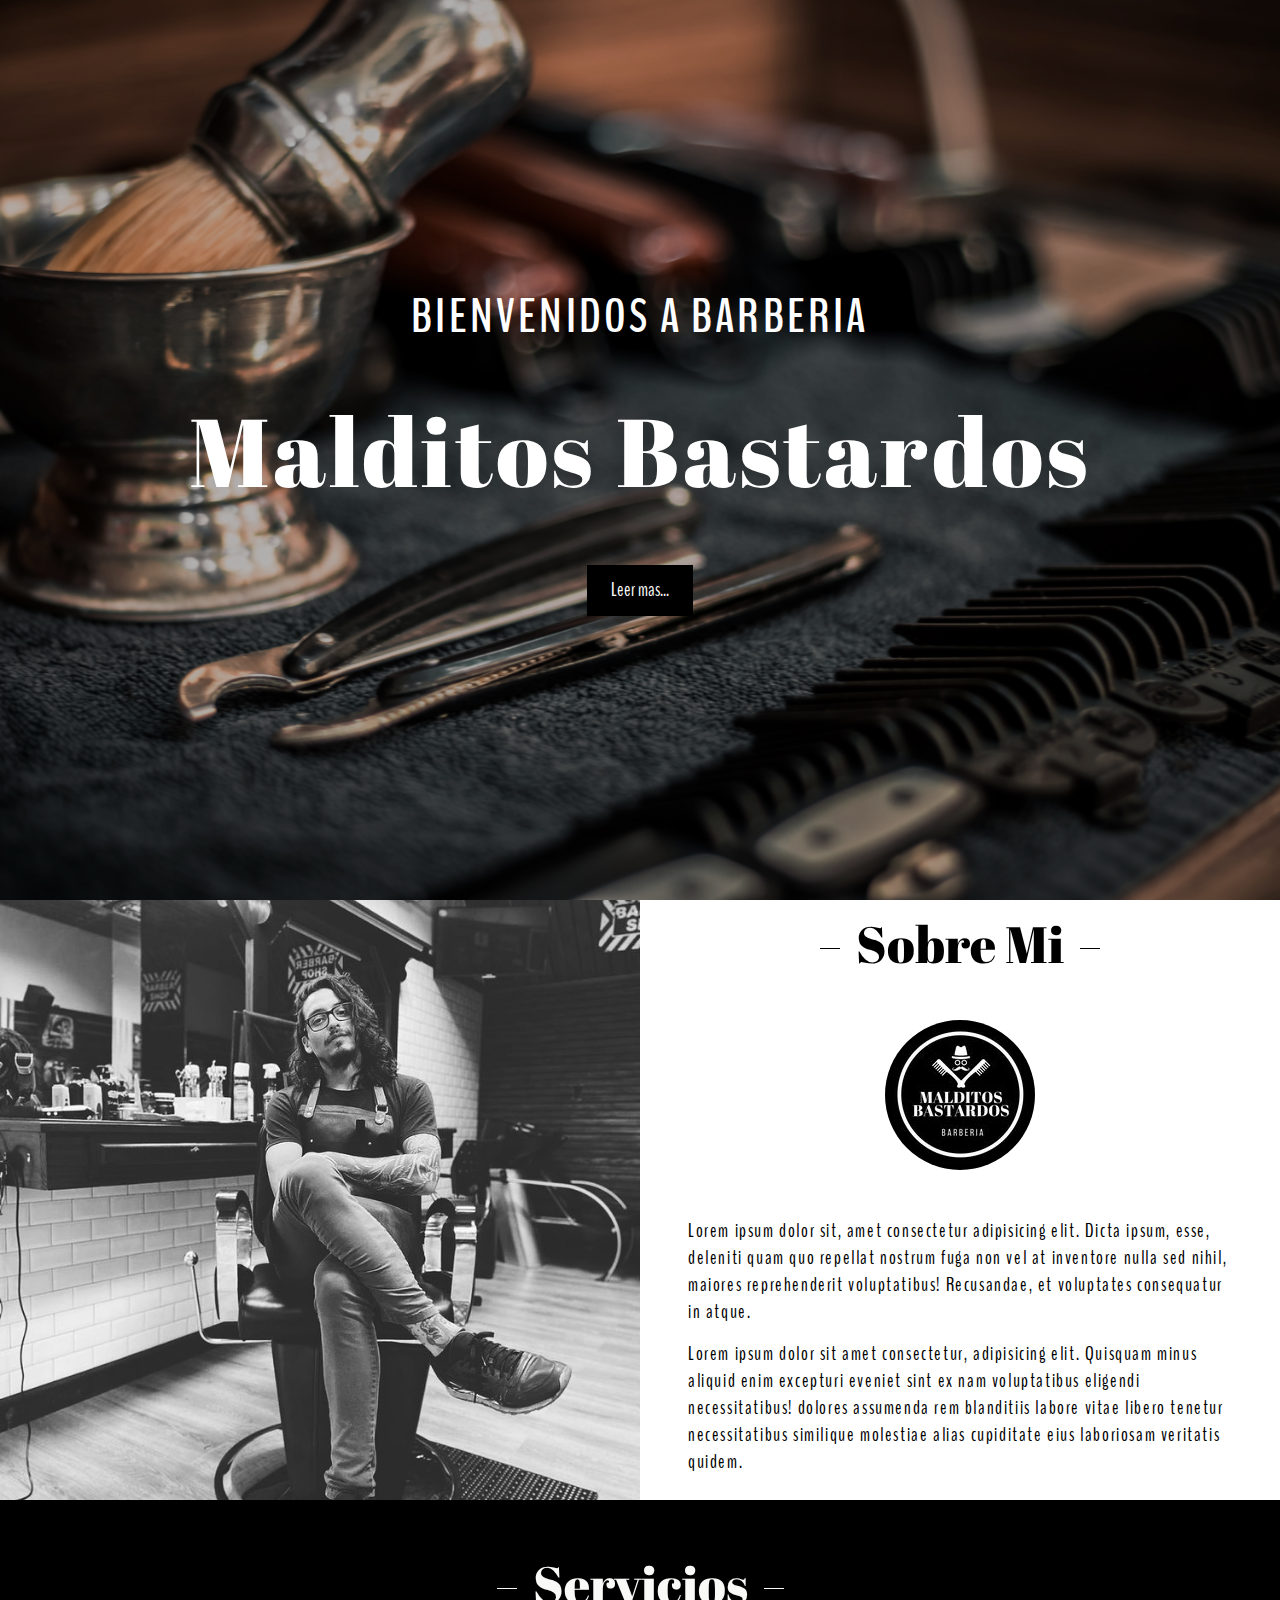
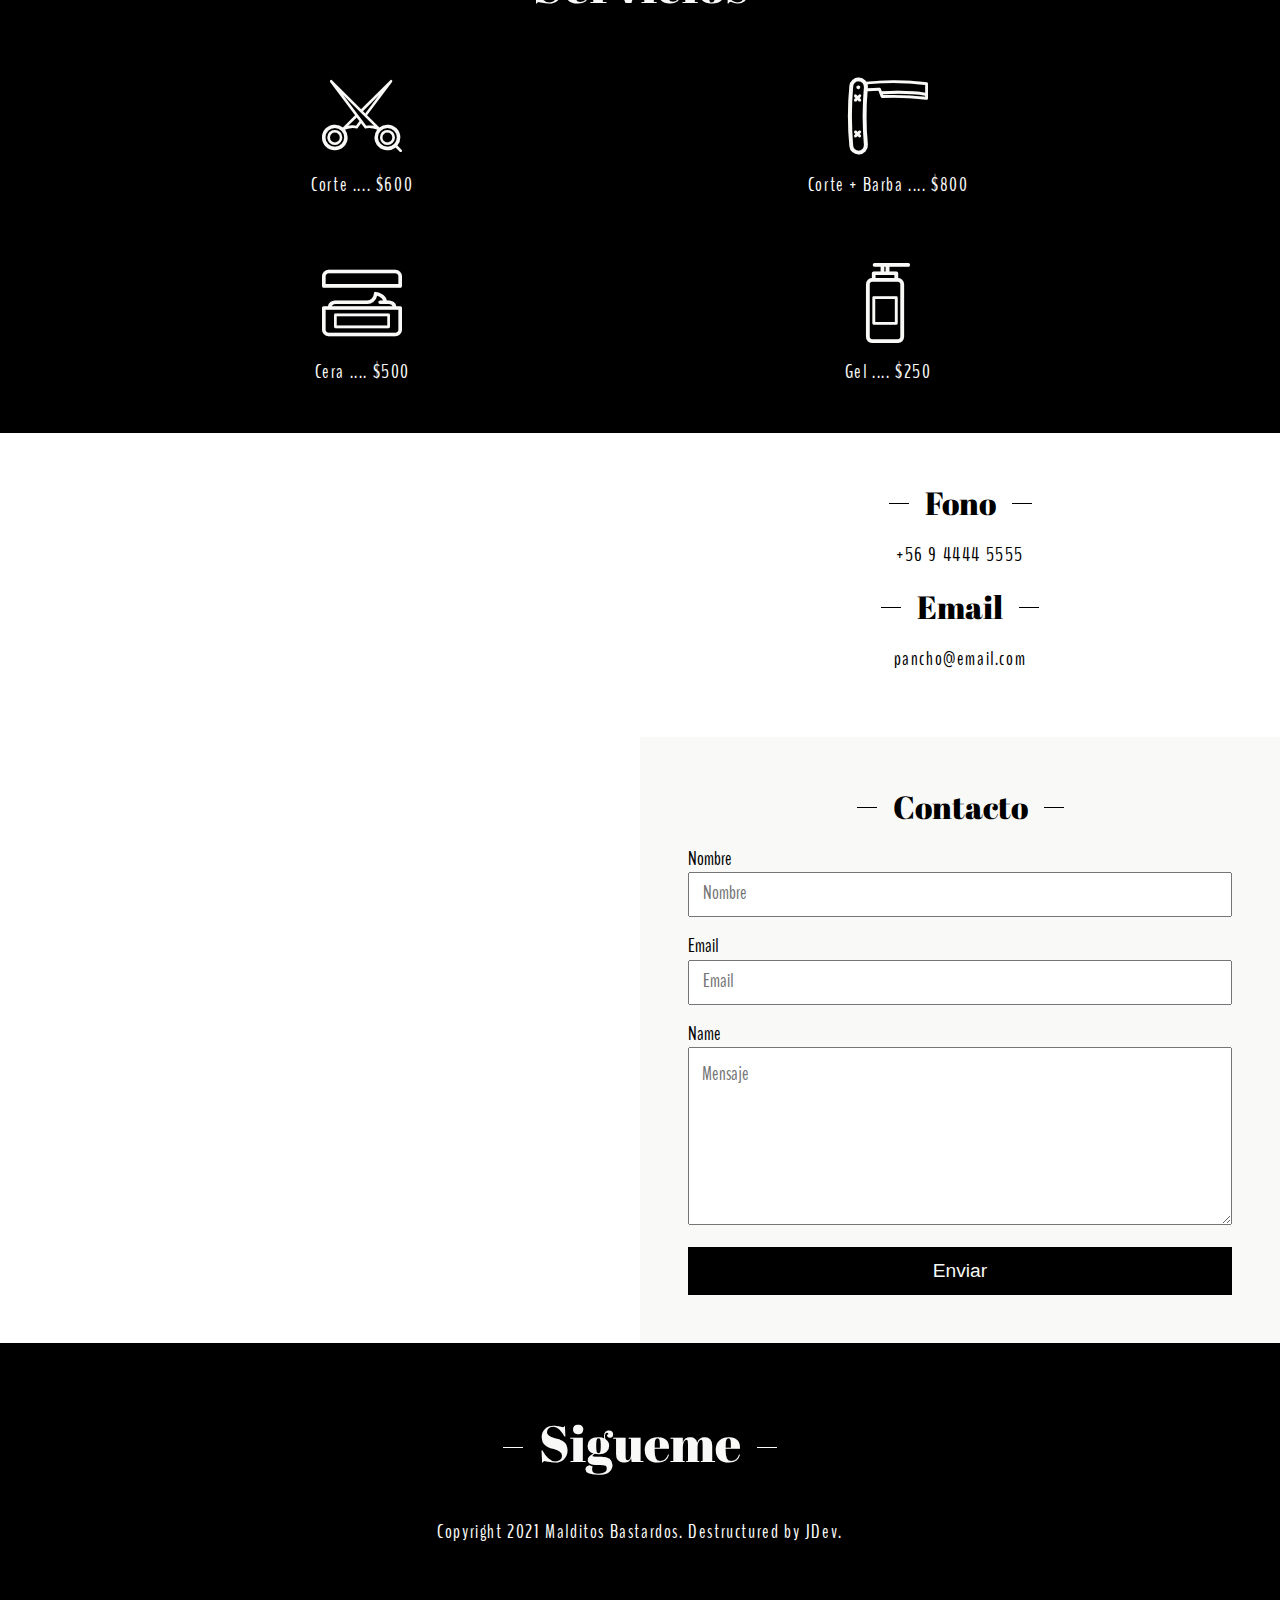
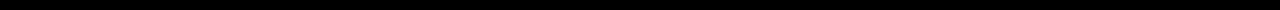
==== index.html @ 2e8bcf1e "first commit" ====
<!DOCTYPE html>
<html lang="en">
  <head>
    <meta charset="UTF-8" />
    <meta name="viewport" content="width=device-width, initial-scale=1.0" />
    <title>Malditos Bastardos Barberia</title>
    <link rel="preconnect" href="https://fonts.gstatic.com" />
    <link
      href="https://fonts.googleapis.com/css2?family=Abril+Fatface&display=swap"
      rel="stylesheet"
    />
    <link rel="preconnect" href="https://fonts.gstatic.com" />
    <link
      href="https://fonts.googleapis.com/css2?family=BenchNine:wght@300;400;700&display=swap"
      rel="stylesheet"
    />
    <link
      rel="stylesheet"
      type="text/css"
      href="./assets/113525-hairdressing/font/flaticon.css"
    />

    <!--Font Awesome-->
    <link
      rel="stylesheet"
      href="https://use.fontawesome.com/releases/v5.6.3/css/all.css"
      integrity="sha384-UHRtZLI+pbxtHCWp1t77Bi1L4ZtiqrqD80Kn4Z8NTSRyMA2Fd33n5dQ8lWUE00s/"
      crossorigin="anonymous"
    />

    <link rel="stylesheet" href="./assets/css/style.css" />
  </head>
  <body>
    <!-- <nav id="nav"></nav> -->
    <header id="showcase">
      <div class="showcase-container">
         <h1>BIENVENIDOS A BARBERIA <span>Malditos Bastardos</span></h1> 
        <a href="#" class="btn">Leer mas...</a> 
      </div>
    </header>
    <section id="about">
      <div class="about-img"></div>
      <div class="about-content">
        <h2 class="pretitle pretitle-dark">Sobre Mi</h2>
        <img src="./assets/img/logo-small.jpg" alt="logo" class="logo">
        <p>
          Lorem ipsum dolor sit, amet consectetur adipisicing elit. Dicta ipsum,
          esse, deleniti quam quo repellat nostrum fuga non vel at inventore
          nulla sed nihil, maiores reprehenderit voluptatibus! Recusandae, et
          voluptates consequatur in atque.
        </p>
        <p>
          Lorem ipsum dolor sit amet consectetur, adipisicing elit. Quisquam
          minus aliquid enim excepturi eveniet sint ex nam voluptatibus eligendi
          necessitatibus! dolores assumenda rem blanditiis labore vitae libero
          tenetur necessitatibus similique molestiae alias cupiditate eius
          laboriosam veritatis quidem.
        </p>
      </div>
    </section>
    <section id="services">
      <div class="container">
        <h2 class="pretitle pretitle-light">Servicios</h2>
        <div class="items">
          <div class="item">
            <i class="flaticon-scissors"></i>
            <p>Corte .... $600</p>
          </div>

          <div class="item">
            <i class="flaticon-razor"></i>
            <p>Corte + Barba .... $800</p>
          </div>

          <div class="item">
            <i class="flaticon-cream"></i>
            <p>Cera .... $500</p>
          </div>

          <div class="item">
            <i class="flaticon-liquid-soap"></i>
            <p>Gel .... $250</p>
          </div>
        </div>
      </div>
    </section>
    <section id="contact">
      <div class="contact-map">
        <iframe
          class="frame"
          title="maps"
          src="https://www.google.com/maps/embed?pb=!1m18!1m12!1m3!1d3329.851325182998!2d-70.7826047848013!3d-33.427120280780535!2m3!1f0!2f0!3f0!3m2!1i1024!2i768!4f13.1!3m3!1m2!1s0x9662c226e8d37f27%3A0xb57afc037e15ac2d!2sAv.+Am%C3%A9rico+Vespucio+1309%2C+Pudahuel%2C+Regi%C3%B3n+Metropolitana!5e0!3m2!1sen!2scl!4v1552147624557"
        ></iframe>
      </div>
      <div class="contact-content">
        <div class="info">
          <h3 class="pretitle pretitle-dark">Fono</h3>
          <p>+56 9 4444 5555</p>
          <h3 class="pretitle pretitle-dark">Email</h3>
          <p>pancho@email.com</p>
        </div>
        <div class="form">
          <h3 class="pretitle pretitle-dark">Contacto</h3>
          <form>
            <div class="form-group">
              <label for="name">Nombre</label>
              <input type="text" name="name" id="name" placeholder="Nombre" />
            </div>
            <div class="form-group">
              <label for="email">Email</label>
              <input type="email" name="Email" id="Email" placeholder="Email" />
            </div>
            <div class="form-group">
              <label for="name">Name</label>
              <textarea
                name="message"
                id="message"
                cols="30"
                rows="10"
                placeholder="Mensaje"
              ></textarea>
            </div>
            <input type="submit" value="Enviar" class="btn"></input>
          </form>
        </div>
      </div>
    </section>
    <footer id="footer">
      <h2 class="pretitle pretitle-light">Sigueme</h2>
      <a
        href="https://www.instagram.com/malditosbastardos.barberia/"
        target="_blank"
      >
        <i class="fab fa-instagram fa-3x"></i>
      </a>
      <p>
        Copyright 2021 <span>Malditos Bastardos</span>. Destructured by JDev.
      </p>
    </footer>
  </body>
</html>
---- assets/113525-hairdressing/font/flaticon.css ----
/*
  	Flaticon icon font: Flaticon
  	Creation date: 22/06/2016 15:30
  	*/

@font-face {
  font-family: "Flaticon";
  src: url("./Flaticon.eot");
  src: url("./Flaticon.eot?#iefix") format("embedded-opentype"),
       url("./Flaticon.woff") format("woff"),
       url("./Flaticon.ttf") format("truetype"),
       url("./Flaticon.svg#Flaticon") format("svg");
  font-weight: normal;
  font-style: normal;
}

@media screen and (-webkit-min-device-pixel-ratio:0) {
  @font-face {
    font-family: "Flaticon";
    src: url("./Flaticon.svg#Flaticon") format("svg");
  }
}

[class^="flaticon-"]:before, [class*=" flaticon-"]:before,
[class^="flaticon-"]:after, [class*=" flaticon-"]:after {   
  font-family: Flaticon;
        font-size: 20px;
font-style: normal;
margin-left: 20px;
}

.flaticon-barber-shop:before { content: "\f100"; }
.flaticon-barette:before { content: "\f101"; }
.flaticon-brush:before { content: "\f102"; }
.flaticon-cologne:before { content: "\f103"; }
.flaticon-comb:before { content: "\f104"; }
.flaticon-comb-1:before { content: "\f105"; }
.flaticon-comb-2:before { content: "\f106"; }
.flaticon-comb-3:before { content: "\f107"; }
.flaticon-comb-4:before { content: "\f108"; }
.flaticon-cosmetic:before { content: "\f109"; }
.flaticon-cream:before { content: "\f10a"; }
.flaticon-cream-1:before { content: "\f10b"; }
.flaticon-curling:before { content: "\f10c"; }
.flaticon-electric-razor:before { content: "\f10d"; }
.flaticon-hair-cut:before { content: "\f10e"; }
.flaticon-hair-spray:before { content: "\f10f"; }
.flaticon-hairdresser-chair:before { content: "\f110"; }
.flaticon-hairdryer:before { content: "\f111"; }
.flaticon-lipstick:before { content: "\f112"; }
.flaticon-liquid-soap:before { content: "\f113"; }
.flaticon-lotion:before { content: "\f114"; }
.flaticon-mirror:before { content: "\f115"; }
.flaticon-mirror-1:before { content: "\f116"; }
.flaticon-razor:before { content: "\f117"; }
.flaticon-razor-1:before { content: "\f118"; }
.flaticon-scissors:before { content: "\f119"; }
.flaticon-soap:before { content: "\f11a"; }
.flaticon-spray:before { content: "\f11b"; }
.flaticon-straightener:before { content: "\f11c"; }
.flaticon-towel:before { content: "\f11d"; }
---- assets/css/style.css ----
:root {
  --black: rgba(0, 0, 0);
  --white: rgba(255, 255, 255);
  --cream: #f9f9f7;
  --gray: #ccc;
}

* {
  margin: 0;
  padding: 0;
  box-sizing: border-box;
}

body {
  font-family: 'BenchNine', sans-serif;
  line-height: 1.4;
}

a {
  text-decoration: none;
}

p {
  font-size: 1.2rem;
  letter-spacing: 0.1rem;
}

.container {
  max-width: 1100px;
  margin: auto;
  overflow: hidden;
  padding: 0 3rem;
}

.btn {
  font-size: 1.2rem;
  display: inline-block;
  border: none;
  background: var(--black);
  color: var(--cream);
  padding: 0.75rem 1.5rem;
  margin-top: 1rem;
  transition: opacity 0.2s ease-in-out;
  text-decoration: none;
}

.btn:hover {
  opacity: 0.9;
}

.text-center {
  text-align: center;
}

.pretitle {
  font-family: 'Abril Fatface', cursive;
  font-weight: normal;
  font-size: 3.2rem;
  text-align: center;
  margin-bottom: 2.5rem;
}

.pretitle:after,
.pretitle:before {
  content: '';
  display: inline-block;
  width: 20px;
  height: 1px;
  margin: 0 1rem 0.9rem;
}

.pretitle-light:after,
.pretitle-light:before {
  border-bottom: 1px solid var(--cream);
}

.pretitle-dark:after,
.pretitle-dark:before {
  border-bottom: 1px solid var(--black);
}

/* HEADER */
#showcase {
  color: var(--white);
  height: 100vh;
  background: url('../img/pexels-nick-demou-1319459.jpg') no-repeat center
    center/cover;
}

#showcase .showcase-container {
  display: flex;
  flex-direction: column;
  align-items: center;
  justify-content: center;
  text-align: center;
  height: 100%;

  /* Overlay */
  background-color: rgba(0, 0, 0, 0.3);
}

#showcase h1 {
  font-size: 3rem;
  letter-spacing: 0.2rem;
}

#showcase span {
  font-family: 'Abril Fatface', cursive;
  font-size: 6rem;
  font-weight: normal;
  display: block;
  padding: 2rem 0;
}

/* ABOUT */
#about {
  display: flex;
  align-items: center;
}

#about div {
  flex: 1;
}

#about .logo {
  border-radius: 50%;
  margin-bottom: 3rem;
  margin-left: auto;
  margin-right: auto;
  display: block;
}

#about .about-img {
  background: url('../img/120136386_416782269310776_4174824009855321257_n.jpg')
    no-repeat;
  background-position: 50% 38%;
  background-size: cover;
  height: 600px;
  filter: opacity(90%);
}

#about .about-content p {
  padding: 0 3rem 1rem 3rem;
}

/* SERVICES */
#services {
  background: var(--black);
  color: var(--cream);
  text-align: center;
  padding: 3rem;
}

#services h3 {
  font-size: 2rem;
}

#services .items {
  display: grid;
  grid-template-columns: auto auto;
  grid-gap: 3rem;
  align-items: center;
}

#services .item {
  margin: auto;
}

#services .item i:before {
  margin-left: 0;
  font-size: 5rem;
}

/* CONTACT */
#contact {
  display: flex;
}

#contact .frame {
  border: 0;
  width: 100%;
  height: 100%;
}

#contact .pretitle {
  font-size: 2rem;
  margin-bottom: 0;
}

#contact .pretitle:after,
#contact .pretitle:before {
  margin: 0 1rem 0.7rem;
}

#contact p {
  padding: 1rem 3rem;
  text-align: center;
}

#contact .contact-map,
#contact .contact-content {
  flex: 1;
}

#contact .contact-content .info,
#contact .contact-content .form {
  padding: 3rem;
}

#contact .form {
  background: var(--cream);
}

#contact .form .form-group {
  margin: 1rem 0;
}

#contact .form label {
  font-size: 1.2rem;
  display: block;
}

#contact .form input,
#contact .form textarea {
  width: 100%;
  padding: 0.8rem;
}

#contact .form input::placeholder,
#contact .form textarea::placeholder {
  font-family: 'BenchNine', sans-serif;
  font-size: 1.2rem;
}

#contact .form .btn {
  margin-top: 0;
}

/* FOOTER */
#footer {
  background: var(--black);
  color: var(--cream);
  text-align: center;
  padding: 4rem 0;
}

#footer i {
  color: var(--cream);
  margin-bottom: 2.5rem;
  transition: opacity 0.2s ease-in-out;
}

#footer i:hover {
  opacity: 0.6;
}

/* Smartphones */
@media (max-width: 790px) {
  .container {
    padding: 0;
  }

  #showcase {
    background: url('../img/wall-big.jpg') no-repeat center center/cover;
    filter: sepia(50%);
  }

  #showcase .showcase-container {
    /* Overlay */
    background-color: rgba(0, 0, 0, 0.6);
  }

  #showcase h1 {
    font-size: 1.3rem;
  }

  #showcase span {
    font-size: 3.2rem;
    margin: 1.2rem 0;
  }

  .pretitle {
    font-size: 2.2rem;
  }

  .pretitle:after,
  .pretitle:before {
    margin: 0;
  }

  .pretitle-light:after,
  .pretitle-light:before {
    border: 0;
  }

  .pretitle-dark:after,
  .pretitle-dark:before {
    border: 0;
  }

  #about {
    display: block;
    text-align: center;
  }

  #about .about-content {
    padding: 3rem 0;
  }

  #services .items {
    display: block;
  }

  #services .item {
    padding-bottom: 3rem;
  }

  #contact .contact-map {
    display: none;
  }

  #contact .pretitle:after,
  #contact .pretitle:before {
    margin: 0;
  }

  #footer p {
    padding-left: 1rem;
    padding-right: 1rem;
  }
}
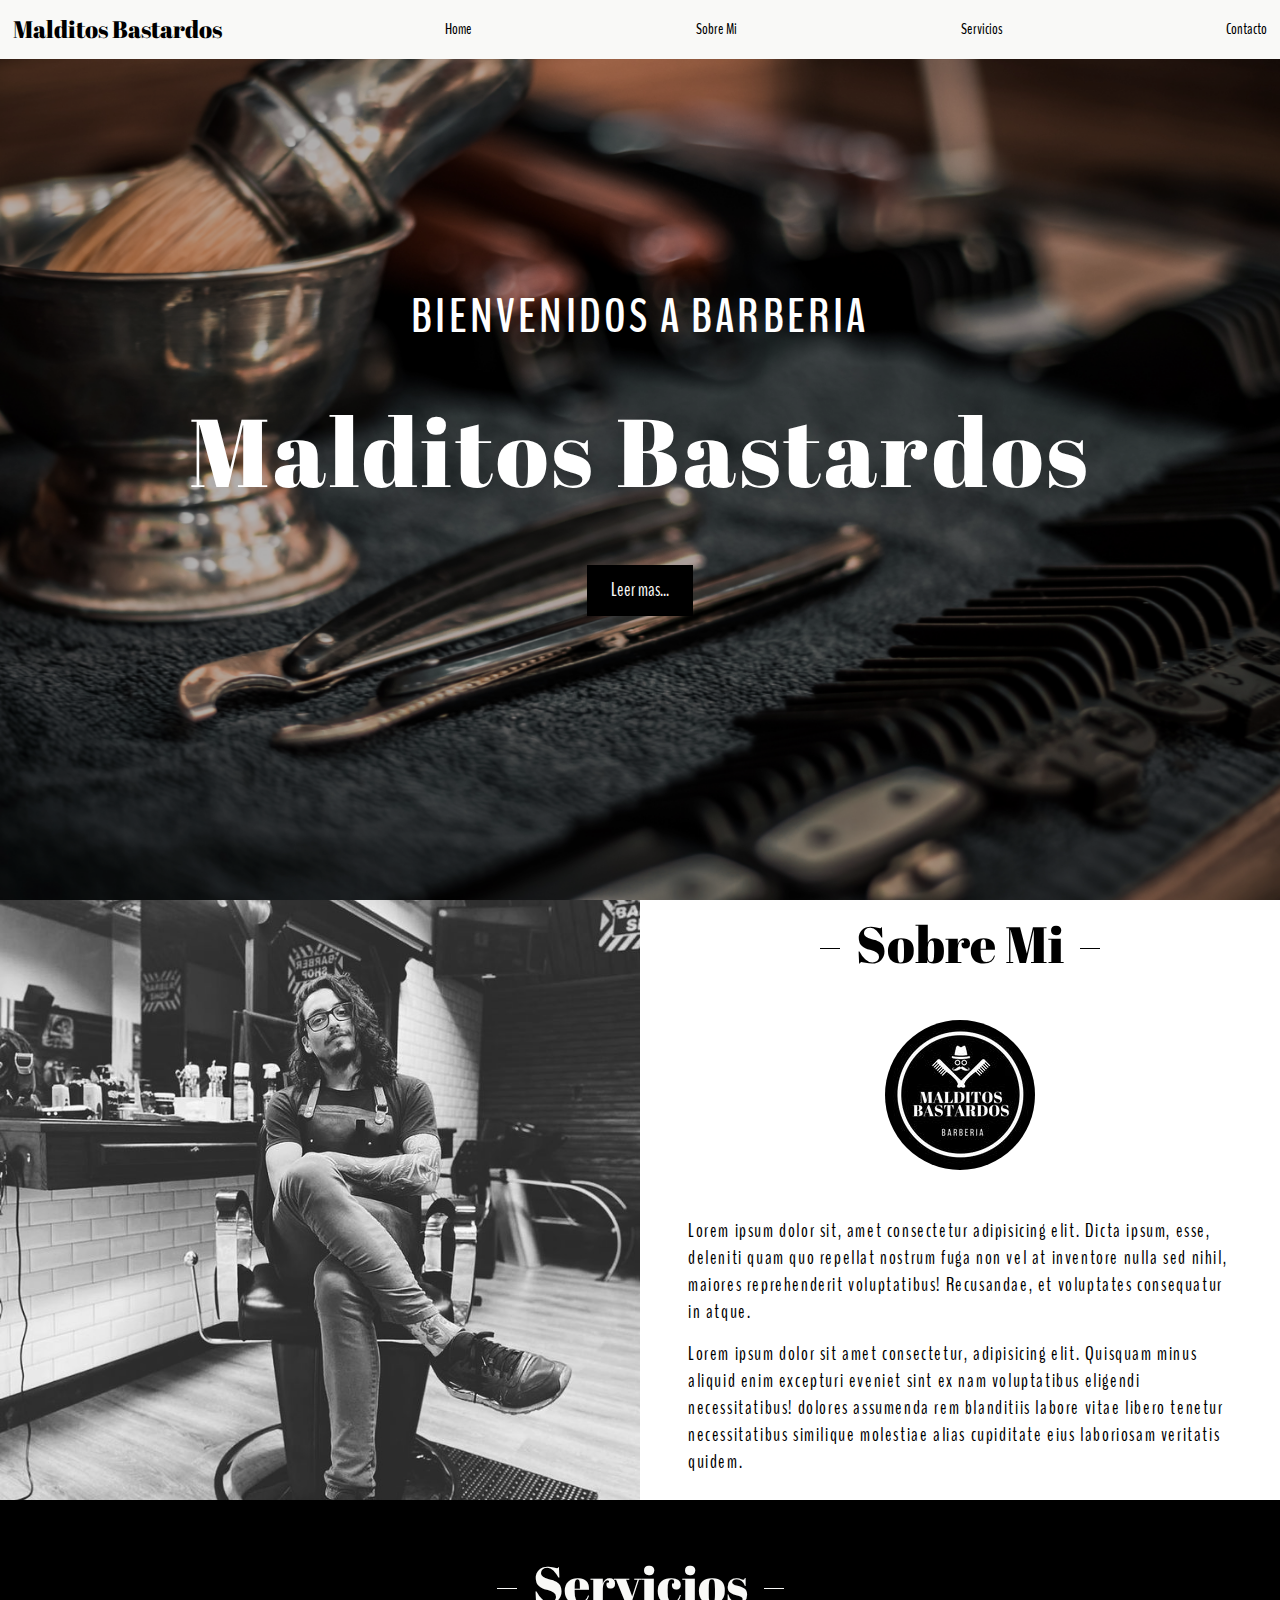
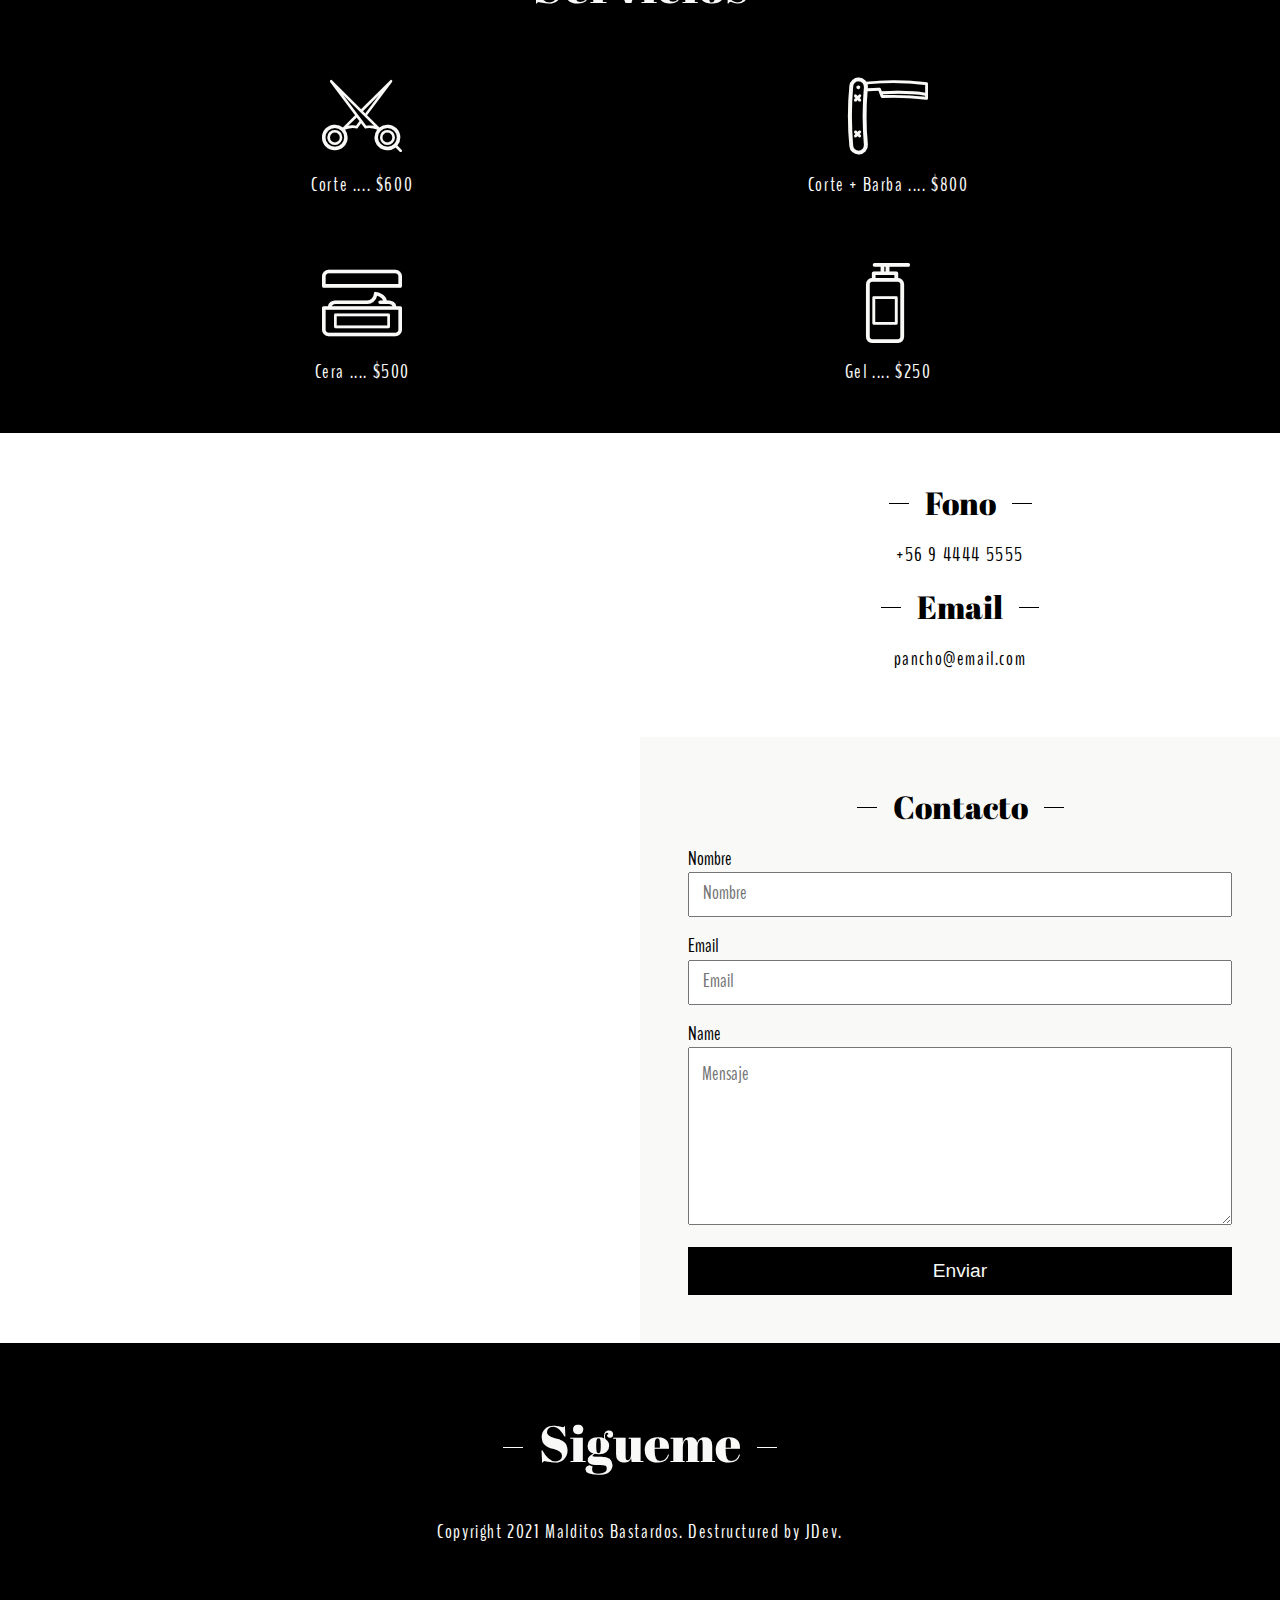
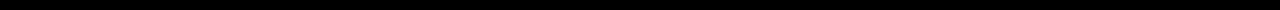
==== commit 3d1b0f9d: "added navbar" ====
--- a/index.html
+++ b/index.html
@@ -31,13 +31,35 @@
     <link rel="stylesheet" href="./assets/css/style.css" />
   </head>
   <body>
-    <!-- <nav id="nav"></nav> -->
+    <nav id="nav">
+      <ul class="menu"> 
+        <li class="logo">
+          <a href="#">Malditos Bastardos</a>
+        </li>
+        <li class="item">
+          <a href="#showcase">Home</a>
+        </li>
+        <li class="item">
+          <a href="#about">Sobre Mi</a>
+        </li>
+        <li class="item">
+          <a href="#services">Servicios</a>
+        </li>
+        <li class="item">
+          <a href="#contact">Contacto</a>
+        </li>
+        <li class="toggle">
+          <a href="#"><i class="fas fa-bars"></i></a>
+        </li>
+      </ul> 
+    </nav>
     <header id="showcase">
       <div class="showcase-container">
          <h1>BIENVENIDOS A BARBERIA <span>Malditos Bastardos</span></h1> 
         <a href="#" class="btn">Leer mas...</a> 
       </div>
     </header>
+
     <section id="about">
       <div class="about-img"></div>
       <div class="about-content">
@@ -58,6 +80,7 @@
         </p>
       </div>
     </section>
+
     <section id="services">
       <div class="container">
         <h2 class="pretitle pretitle-light">Servicios</h2>
@@ -66,17 +89,14 @@
             <i class="flaticon-scissors"></i>
             <p>Corte .... $600</p>
           </div>
-
           <div class="item">
             <i class="flaticon-razor"></i>
             <p>Corte + Barba .... $800</p>
           </div>
-
           <div class="item">
             <i class="flaticon-cream"></i>
             <p>Cera .... $500</p>
           </div>
-
           <div class="item">
             <i class="flaticon-liquid-soap"></i>
             <p>Gel .... $250</p>
@@ -84,6 +104,7 @@
         </div>
       </div>
     </section>
+
     <section id="contact">
       <div class="contact-map">
         <iframe
@@ -125,6 +146,7 @@
         </div>
       </div>
     </section>
+    
     <footer id="footer">
       <h2 class="pretitle pretitle-light">Sigueme</h2>
       <a
@@ -137,5 +159,38 @@
         Copyright 2021 <span>Malditos Bastardos</span>. Destructured by JDev.
       </p>
     </footer>
+
+    <!-- JQuery -->
+    <script src="https://code.jquery.com/jquery-3.5.1.min.js"></script>
+
+
+    <script>
+      $(function() { 
+        
+      });
+
+      $(".toggle").on("click", function() { 
+        if ($(".item").hasClass("active")) { 
+          $(".item").removeClass("active"); 
+          $(this).find("a").html("<i class='fas fa-bars'></i>"); 
+        } else { 
+          $(".item").addClass("active"); 
+          $(this).find("a").html("<i class='fas fa-times'></i>"); 
+        }
+      });
+
+      $('a').click(function (event) {
+        if (this.hash !== '') {
+          event.preventDefault();
+          var gato = this.hash;
+
+          $('html, body').animate({
+            scrollTop: $(gato).offset().top,
+          },600, function () {
+            window.location.hash = gato;
+          },);
+        }
+      });
+    </script>
   </body>
 </html>
--- a/assets/css/style.css
+++ b/assets/css/style.css
@@ -79,6 +79,79 @@
   border-bottom: 1px solid var(--black);
 }
 
+/* NAV */
+nav {
+  background: var(--cream);
+  padding: 0.3rem;
+
+  overflow: hidden;
+  position: fixed;
+  top: 0;
+  width: 100%;
+  z-index: 1;
+}
+
+nav ul {
+  list-style-type: none;
+}
+
+nav a {
+  color: var(--black);
+}
+
+nav a:hover {
+  text-decoration: underline;
+}
+
+nav .logo {
+  font-family: 'Abril Fatface', cursive;
+}
+
+nav .logo a:hover {
+  text-decoration: none;
+}
+
+nav .menu li {
+  padding: 0.5rem;
+  white-space: nowrap;
+}
+
+.logo a,
+.toggle a {
+  font-size: 1.5rem;
+}
+
+.button.secondary {
+  border-bottom: 1px #444 solid;
+}
+
+/* Mobile menu */
+.menu {
+  display: flex;
+  flex-wrap: wrap;
+  justify-content: space-between;
+  align-items: center;
+}
+
+.toggle {
+  order: 1;
+}
+
+.item.button {
+  order: 2;
+}
+
+.item {
+  width: 100%;
+  text-align: center;
+  order: 3;
+  display: none;
+}
+
+.item.active {
+  display: block;
+}
+
 /* HEADER */
 #showcase {
   color: var(--white);
@@ -329,3 +402,35 @@
     padding-right: 1rem;
   }
 }
+
+/* Desktop menu */
+@media all and (min-width: 900px) {
+  .item {
+    display: block;
+    width: auto;
+  }
+
+  .toggle {
+    display: none;
+  }
+
+  .logo {
+    order: 0;
+  }
+
+  .item {
+    order: 1;
+  }
+
+  .button {
+    order: 2;
+  }
+
+  .menu li {
+    padding: 1rem;
+  }
+
+  .menu li.button {
+    padding-right: 0;
+  }
+}
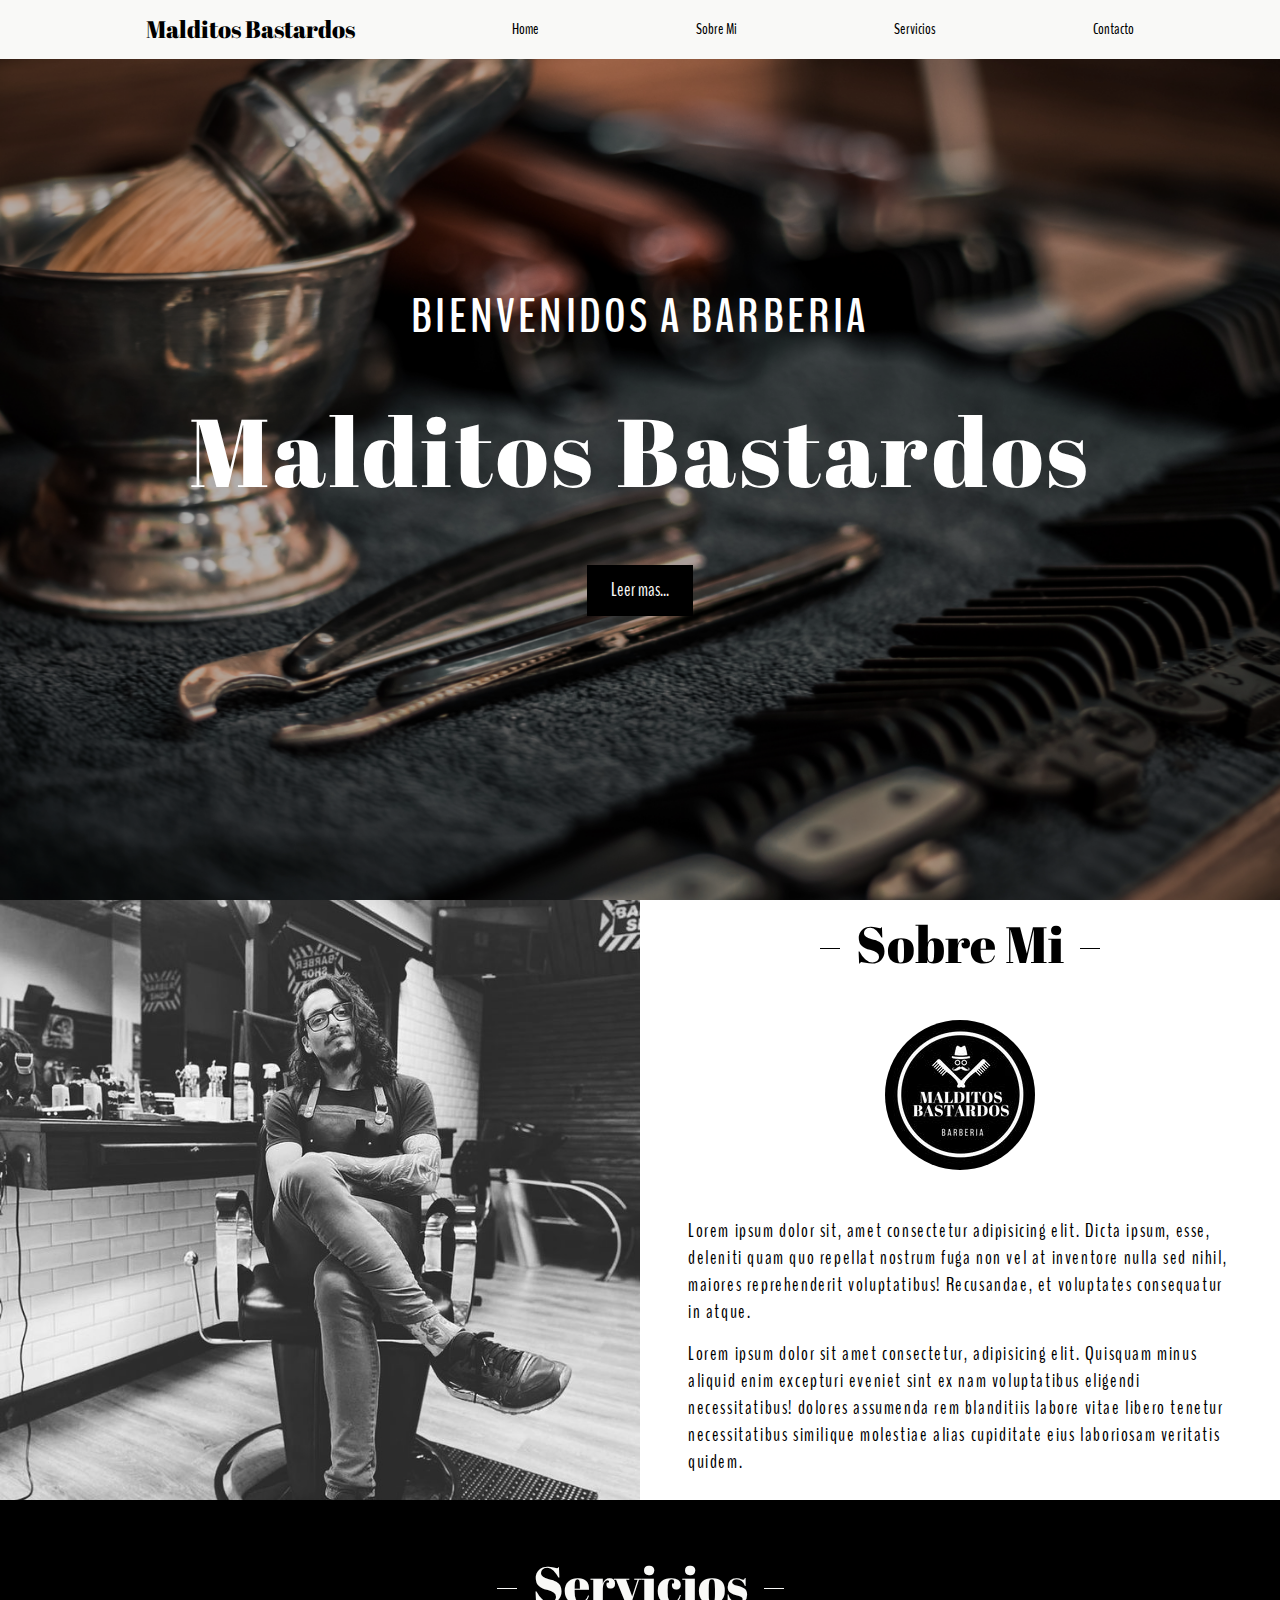
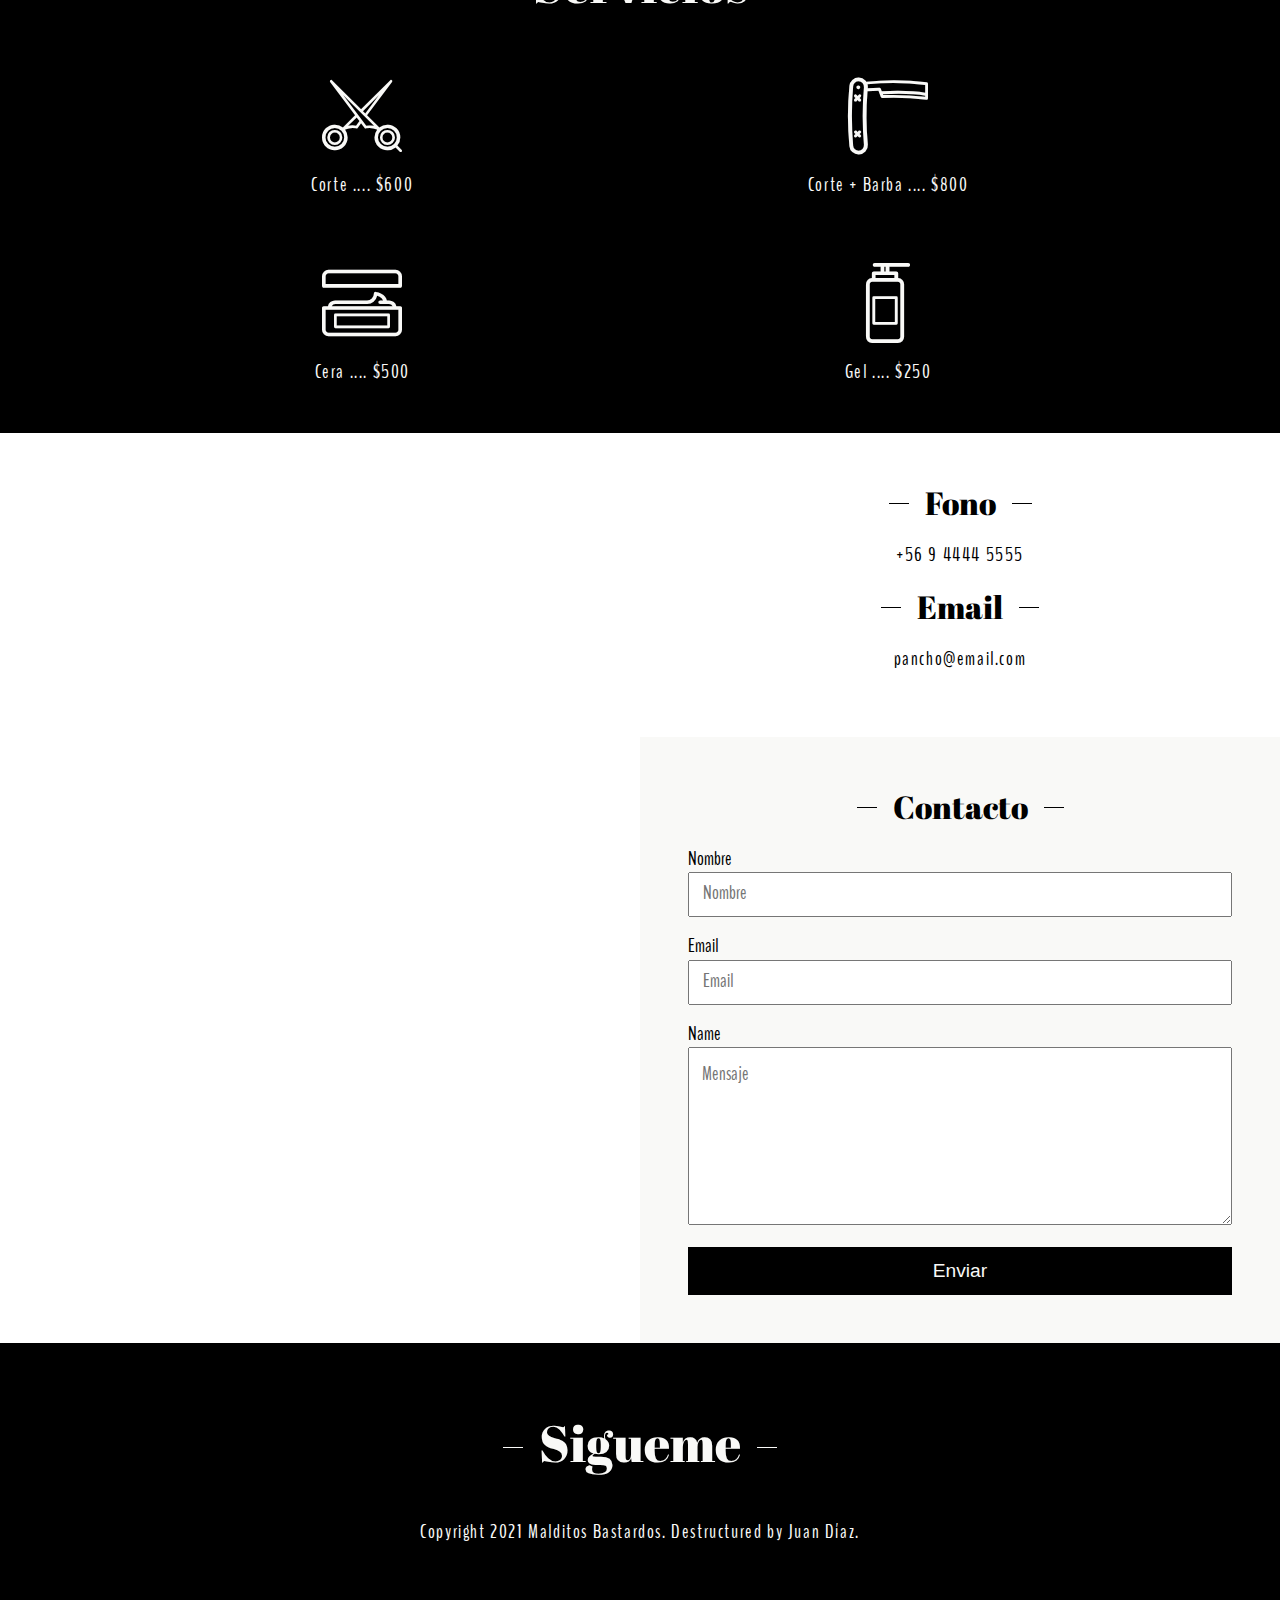
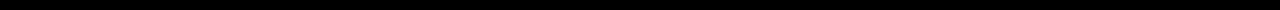
==== commit ab0b6c82: "add nav container and fix name in footer" ====
--- a/index.html
+++ b/index.html
@@ -4,6 +4,7 @@
     <meta charset="UTF-8" />
     <meta name="viewport" content="width=device-width, initial-scale=1.0" />
     <title>Malditos Bastardos Barberia</title>
+    <link rel="shortcut icon" href="favicon.ico" type="image/x-icon">
     <link rel="preconnect" href="https://fonts.gstatic.com" />
     <link
       href="https://fonts.googleapis.com/css2?family=Abril+Fatface&display=swap"
@@ -32,7 +33,7 @@
   </head>
   <body>
     <nav id="nav">
-      <ul class="menu"> 
+      <ul class="menu container"> 
         <li class="logo">
           <a href="#">Malditos Bastardos</a>
         </li>
@@ -146,7 +147,7 @@
         </div>
       </div>
     </section>
-    
+
     <footer id="footer">
       <h2 class="pretitle pretitle-light">Sigueme</h2>
       <a
@@ -156,7 +157,7 @@
         <i class="fab fa-instagram fa-3x"></i>
       </a>
       <p>
-        Copyright 2021 <span>Malditos Bastardos</span>. Destructured by JDev.
+        Copyright 2021 <span>Malditos Bastardos</span>. Destructured by Juan Díaz.
       </p>
     </footer>
 
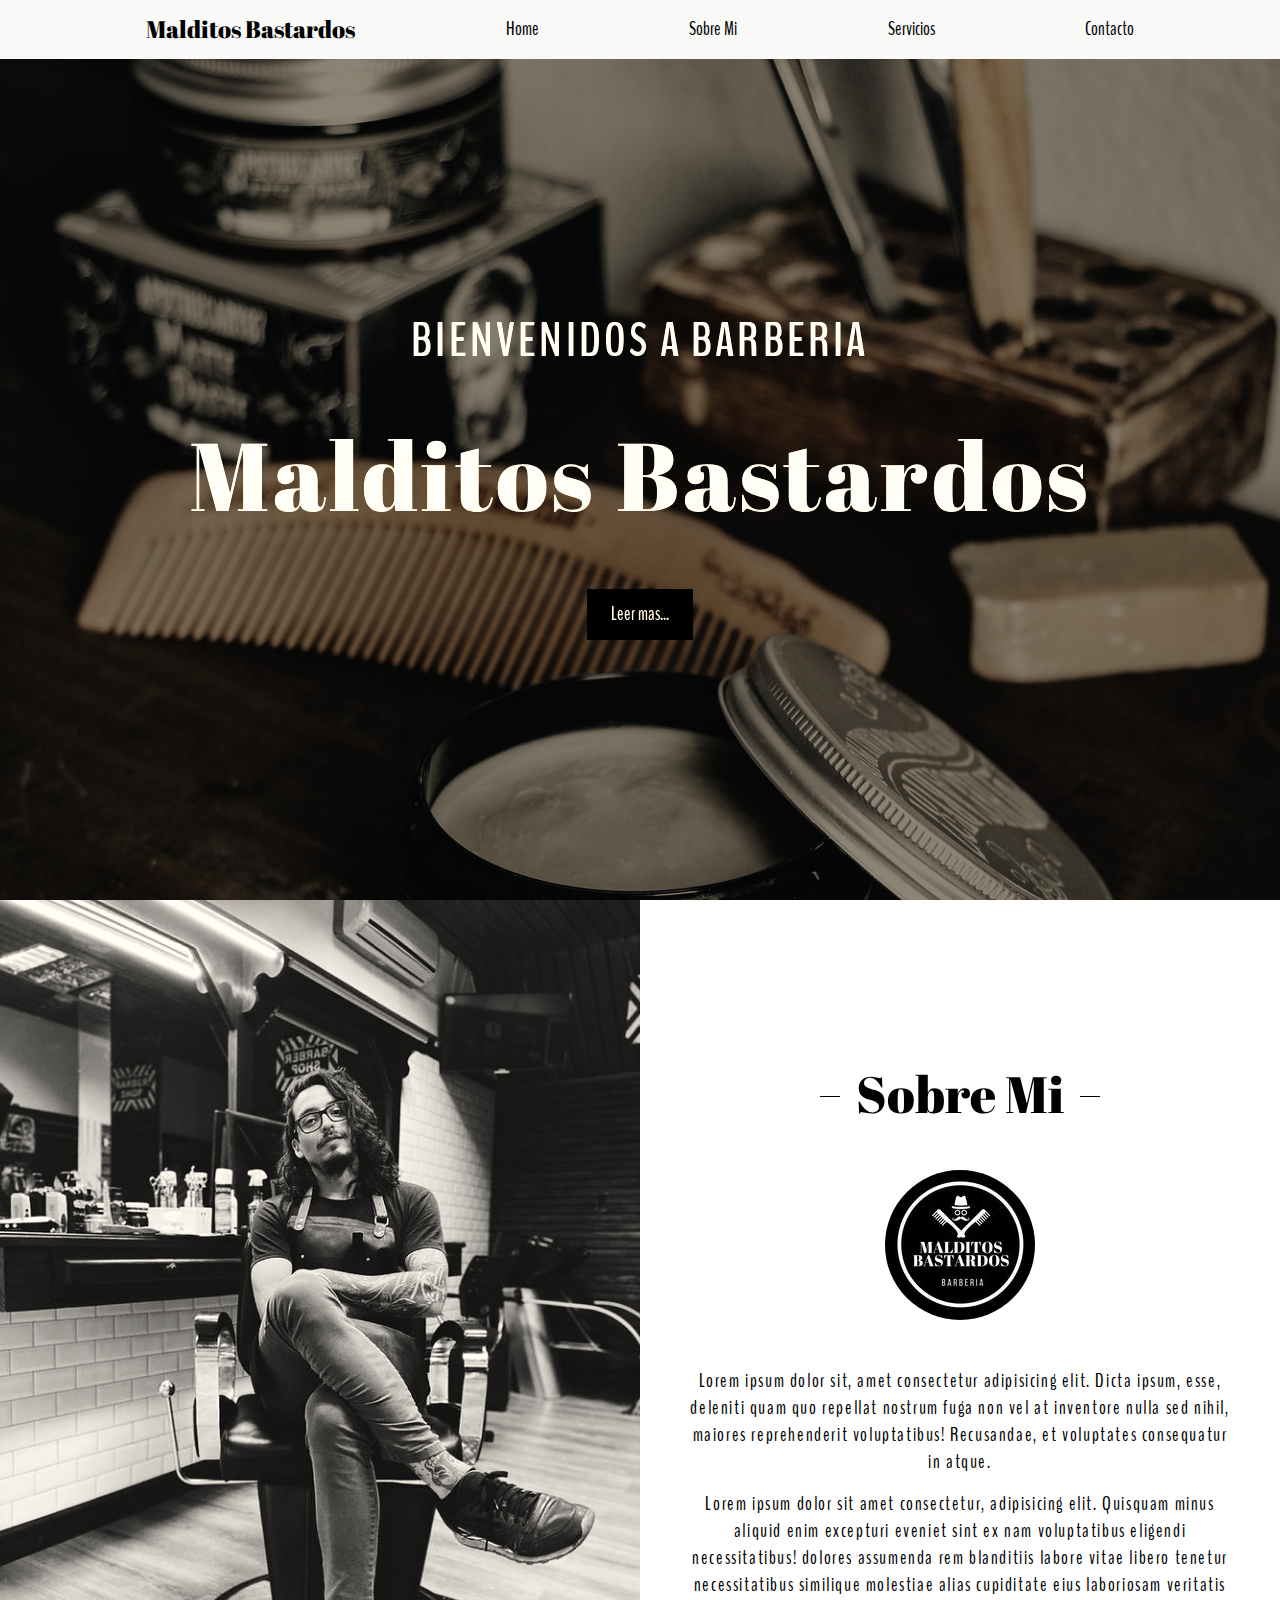
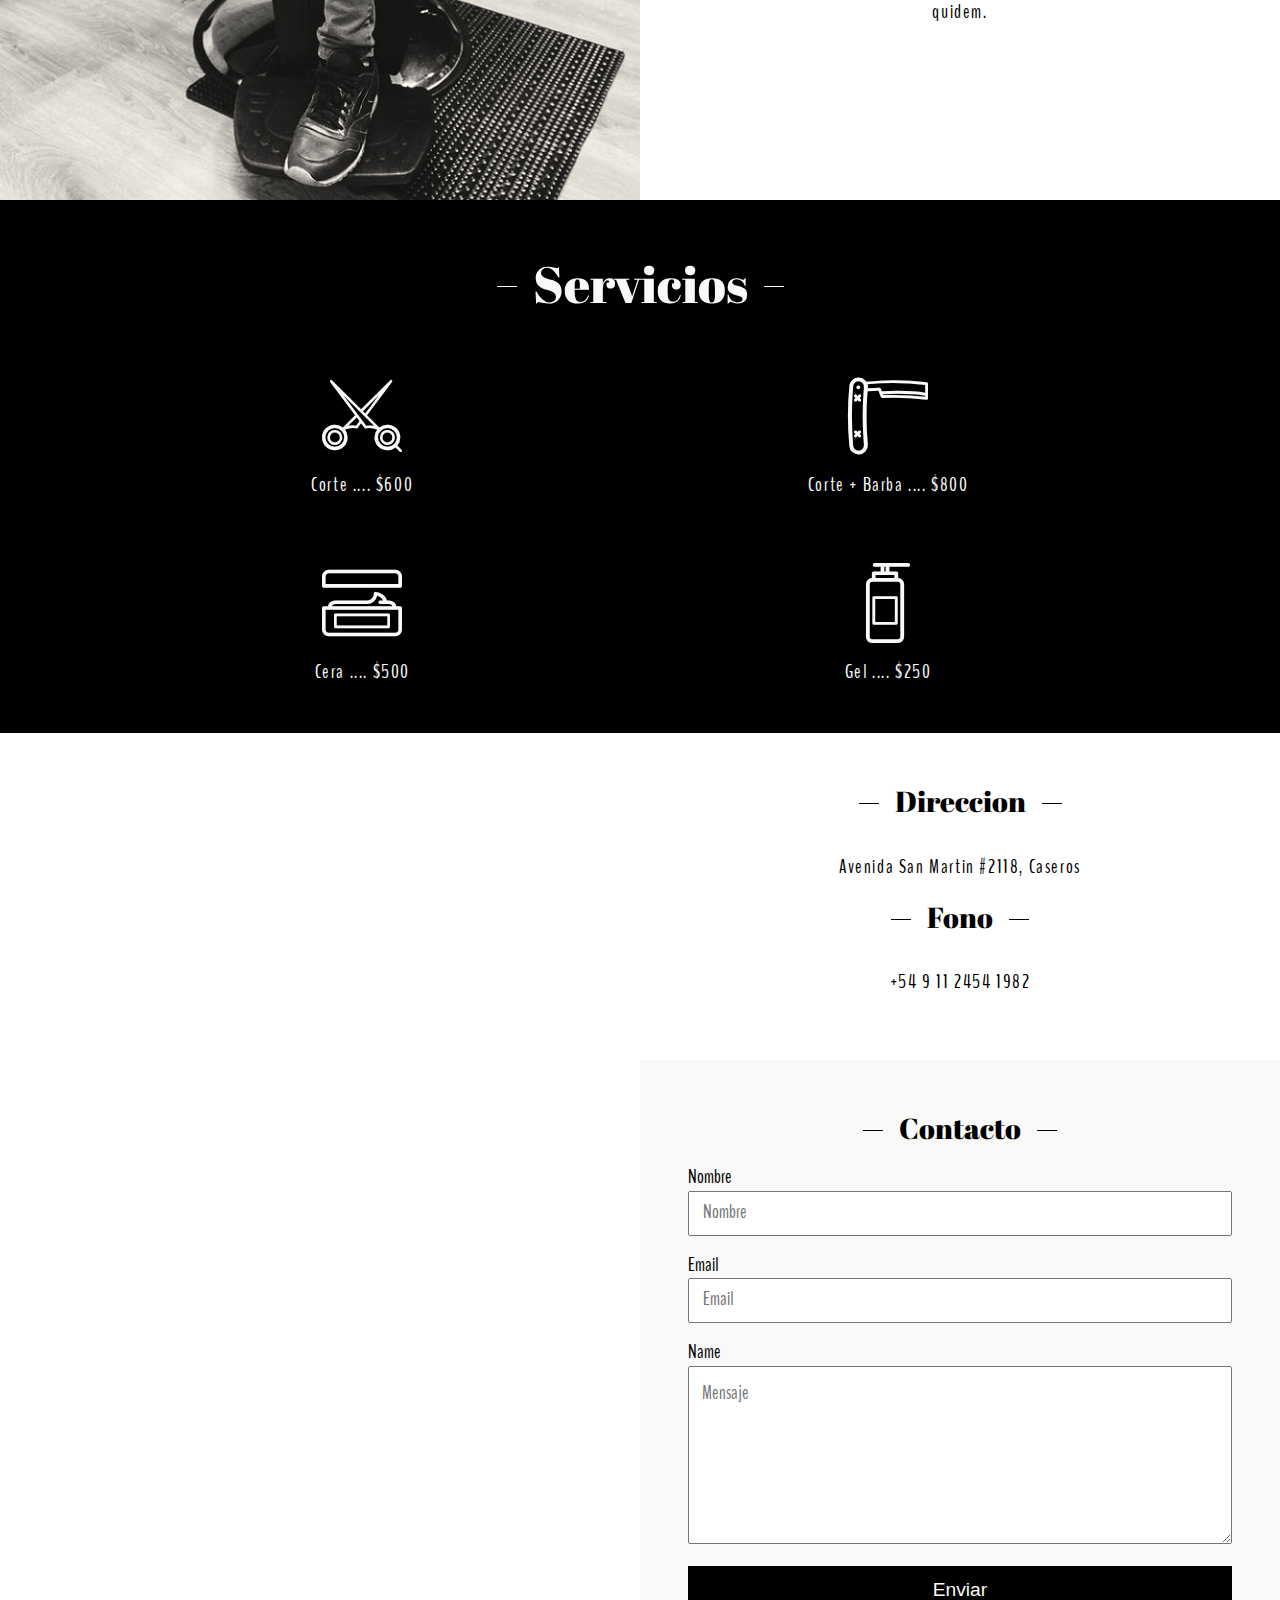
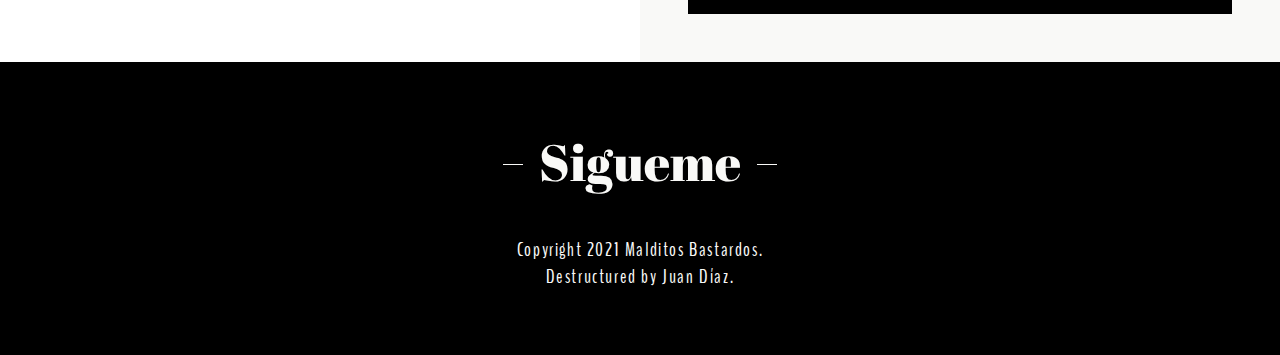
==== commit 8bd972f7: "ordered css with mobile first" ====
--- a/index.html
+++ b/index.html
@@ -6,6 +6,8 @@
     <title>Malditos Bastardos Barberia</title>
     <link rel="shortcut icon" href="favicon.ico" type="image/x-icon">
     <link rel="preconnect" href="https://fonts.gstatic.com" />
+    
+    <!-- Fonts -->
     <link
       href="https://fonts.googleapis.com/css2?family=Abril+Fatface&display=swap"
       rel="stylesheet"
@@ -15,13 +17,8 @@
       href="https://fonts.googleapis.com/css2?family=BenchNine:wght@300;400;700&display=swap"
       rel="stylesheet"
     />
-    <link
-      rel="stylesheet"
-      type="text/css"
-      href="./assets/113525-hairdressing/font/flaticon.css"
-    />
-
-    <!--Font Awesome-->
+
+    <!-- Awesome -->
     <link
       rel="stylesheet"
       href="https://use.fontawesome.com/releases/v5.6.3/css/all.css"
@@ -29,6 +26,14 @@
       crossorigin="anonymous"
     />
 
+    <!-- Icons -->
+    <link
+      rel="stylesheet"
+      type="text/css"
+      href="./assets/113525-hairdressing/font/flaticon.css"
+    />
+
+    <!-- Css -->
     <link rel="stylesheet" href="./assets/css/style.css" />
   </head>
   <body>
@@ -37,23 +42,24 @@
         <li class="logo">
           <a href="#">Malditos Bastardos</a>
         </li>
-        <li class="item">
+        <li class="nav-item">
           <a href="#showcase">Home</a>
         </li>
-        <li class="item">
+        <li class="nav-item">
           <a href="#about">Sobre Mi</a>
         </li>
-        <li class="item">
+        <li class="nav-item">
           <a href="#services">Servicios</a>
         </li>
-        <li class="item">
+        <li class="nav-item">
           <a href="#contact">Contacto</a>
         </li>
         <li class="toggle">
-          <a href="#"><i class="fas fa-bars"></i></a>
+          <a ><i class="fas fa-bars"></i></a>
         </li>
       </ul> 
     </nav>
+    
     <header id="showcase">
       <div class="showcase-container">
          <h1>BIENVENIDOS A BARBERIA <span>Malditos Bastardos</span></h1> 
@@ -108,18 +114,14 @@
 
     <section id="contact">
       <div class="contact-map">
-        <iframe
-          class="frame"
-          title="maps"
-          src="https://www.google.com/maps/embed?pb=!1m18!1m12!1m3!1d3329.851325182998!2d-70.7826047848013!3d-33.427120280780535!2m3!1f0!2f0!3f0!3m2!1i1024!2i768!4f13.1!3m3!1m2!1s0x9662c226e8d37f27%3A0xb57afc037e15ac2d!2sAv.+Am%C3%A9rico+Vespucio+1309%2C+Pudahuel%2C+Regi%C3%B3n+Metropolitana!5e0!3m2!1sen!2scl!4v1552147624557"
-        ></iframe>
+        <iframe class="frame" src="https://www.google.com/maps/embed?pb=!1m18!1m12!1m3!1d3284.1055385387476!2d-58.56385128477032!3d-34.601492680460076!2m3!1f0!2f0!3f0!3m2!1i1024!2i768!4f13.1!3m3!1m2!1s0x95bcb825b5c88bd3%3A0x9e20fb0a7bfb5ee!2sAv.%20Libertador%20Gral.%20San%20Mart%C3%ADn%202118%2C%20B1678GPX%20Caseros%2C%20Provincia%20de%20Buenos%20Aires%2C%20Argentina!5e0!3m2!1ses!2scl!4v1611434241728!5m2!1ses!2scl" width="600" height="450" frameborder="0" style="border:0;" allowfullscreen="" aria-hidden="false" tabindex="0"></iframe>
       </div>
       <div class="contact-content">
         <div class="info">
+          <h3 class="pretitle pretitle-dark">Direccion</h3>
+          <p>Avenida San Martin #2118, Caseros</p>
           <h3 class="pretitle pretitle-dark">Fono</h3>
-          <p>+56 9 4444 5555</p>
-          <h3 class="pretitle pretitle-dark">Email</h3>
-          <p>pancho@email.com</p>
+          <p>+54 9 11 2454 1982</p>
         </div>
         <div class="form">
           <h3 class="pretitle pretitle-dark">Contacto</h3>
@@ -157,8 +159,11 @@
         <i class="fab fa-instagram fa-3x"></i>
       </a>
       <p>
-        Copyright 2021 <span>Malditos Bastardos</span>. Destructured by Juan Díaz.
+        Copyright 2021 <span>Malditos Bastardos</span>.
       </p>
+      <p>
+        Destructured by Juan Díaz.
+      </p>    
     </footer>
 
     <!-- JQuery -->
@@ -171,11 +176,11 @@
       });
 
       $(".toggle").on("click", function() { 
-        if ($(".item").hasClass("active")) { 
-          $(".item").removeClass("active"); 
+        if ($(".nav-item").hasClass("active")) { 
+          $(".nav-item").removeClass("active"); 
           $(this).find("a").html("<i class='fas fa-bars'></i>"); 
         } else { 
-          $(".item").addClass("active"); 
+          $(".nav-item").addClass("active"); 
           $(this).find("a").html("<i class='fas fa-times'></i>"); 
         }
       });
--- a/assets/css/style.css
+++ b/assets/css/style.css
@@ -1,8 +1,8 @@
 :root {
-  --black: rgba(0, 0, 0);
-  --white: rgba(255, 255, 255);
+  --black: #000000;
+  --white: #ffffff;
   --cream: #f9f9f7;
-  --gray: #ccc;
+  --gray: #cccccc;
 }
 
 * {
@@ -25,11 +25,16 @@
   letter-spacing: 0.1rem;
 }
 
+h2 {
+  font-size: 1.2rem;
+}
+
 .container {
   max-width: 1100px;
   margin: auto;
   overflow: hidden;
-  padding: 0 3rem;
+  /*padding: 0 3rem;*/
+  padding: 0;
 }
 
 .btn {
@@ -52,10 +57,11 @@
   text-align: center;
 }
 
+  /* PRETITLE */
 .pretitle {
   font-family: 'Abril Fatface', cursive;
   font-weight: normal;
-  font-size: 3.2rem;
+  font-size: 2.2rem;
   text-align: center;
   margin-bottom: 2.5rem;
 }
@@ -66,7 +72,7 @@
   display: inline-block;
   width: 20px;
   height: 1px;
-  margin: 0 1rem 0.9rem;
+  margin: 0 1rem 0.7rem;
 }
 
 .pretitle-light:after,
@@ -76,14 +82,14 @@
 
 .pretitle-dark:after,
 .pretitle-dark:before {
-  border-bottom: 1px solid var(--black);
-}
+  border-bottom: 1px solid var(--black); 
+}
+
 
 /* NAV */
 nav {
   background: var(--cream);
   padding: 0.3rem;
-
   overflow: hidden;
   position: fixed;
   top: 0;
@@ -97,6 +103,7 @@
 
 nav a {
   color: var(--black);
+  font-size: 1.2rem;
 }
 
 nav a:hover {
@@ -125,7 +132,6 @@
   border-bottom: 1px #444 solid;
 }
 
-/* Mobile menu */
 .menu {
   display: flex;
   flex-wrap: wrap;
@@ -137,18 +143,18 @@
   order: 1;
 }
 
-.item.button {
+.nav-item.button {
   order: 2;
 }
 
-.item {
+.nav-item {
   width: 100%;
   text-align: center;
   order: 3;
   display: none;
 }
 
-.item.active {
+.nav-item.active {
   display: block;
 }
 
@@ -156,8 +162,9 @@
 #showcase {
   color: var(--white);
   height: 100vh;
-  background: url('../img/pexels-nick-demou-1319459.jpg') no-repeat center
+  background: url('../img/wall-big.jpg') no-repeat center
     center/cover;
+  filter: sepia(50%);
 }
 
 #showcase .showcase-container {
@@ -167,19 +174,20 @@
   justify-content: center;
   text-align: center;
   height: 100%;
+  padding-top: 3rem;
 
   /* Overlay */
-  background-color: rgba(0, 0, 0, 0.3);
+  background-color: rgba(0, 0, 0, 0.5);
 }
 
 #showcase h1 {
-  font-size: 3rem;
+  font-size: 1.3rem; /* 3 */
   letter-spacing: 0.2rem;
 }
 
 #showcase span {
   font-family: 'Abril Fatface', cursive;
-  font-size: 6rem;
+  font-size: 3.2rem; /* 6rem */
   font-weight: normal;
   display: block;
   padding: 2rem 0;
@@ -187,8 +195,9 @@
 
 /* ABOUT */
 #about {
-  display: flex;
-  align-items: center;
+  display: block; /* flex; */
+  text-align: center;
+  /* align-items: center; */
 }
 
 #about div {
@@ -206,37 +215,48 @@
 #about .about-img {
   background: url('../img/120136386_416782269310776_4174824009855321257_n.jpg')
     no-repeat;
-  background-position: 50% 38%;
+  background-position: 60%;
   background-size: cover;
-  height: 600px;
-  filter: opacity(90%);
+  height: 100vh;
+  filter: sepia(15%);
+}
+
+#about .about-content {
+  padding: 3rem 0;
 }
 
 #about .about-content p {
   padding: 0 3rem 1rem 3rem;
 }
+
+  /*#services .items {*/
+    /*display: block;*/
+  /*}*/
+
+  /*#services .item {*/
+    /*padding-bottom: 3rem;*/
+  /*}*/
 
 /* SERVICES */
 #services {
   background: var(--black);
   color: var(--cream);
   text-align: center;
-  padding: 3rem;
-}
-
-#services h3 {
-  font-size: 2rem;
-}
-
-#services .items {
-  display: grid;
-  grid-template-columns: auto auto;
-  grid-gap: 3rem;
-  align-items: center;
-}
+  padding: 3rem 0; 
+}
+
+/* #services .items { */ 
+  /*display: block;*/
+  /* display: grid; */
+  /*grid-template-columns: auto auto;*/
+  /*grid-gap: 3rem;*/
+  /*align-items: center;*/
+/* } */
 
 #services .item {
   margin: auto;
+  padding: 1.5rem 0;
+  
 }
 
 #services .item i:before {
@@ -255,14 +275,18 @@
   height: 100%;
 }
 
+#contact .contact-map {
+  display: none;
+}
+
 #contact .pretitle {
-  font-size: 2rem;
-  margin-bottom: 0;
+  font-size: 1.8rem;
+  margin-bottom: 1rem;
 }
 
 #contact .pretitle:after,
 #contact .pretitle:before {
-  margin: 0 1rem 0.7rem;
+  margin: 0 1rem 0.5rem;
 }
 
 #contact p {
@@ -327,85 +351,18 @@
   opacity: 0.6;
 }
 
-/* Smartphones */
-@media (max-width: 790px) {
-  .container {
-    padding: 0;
-  }
-
-  #showcase {
-    background: url('../img/wall-big.jpg') no-repeat center center/cover;
-    filter: sepia(50%);
-  }
-
-  #showcase .showcase-container {
-    /* Overlay */
-    background-color: rgba(0, 0, 0, 0.6);
-  }
-
-  #showcase h1 {
-    font-size: 1.3rem;
-  }
-
-  #showcase span {
+@media (min-width: 768px) {
+  .pretitle {
     font-size: 3.2rem;
-    margin: 1.2rem 0;
-  }
-
-  .pretitle {
-    font-size: 2.2rem;
   }
 
   .pretitle:after,
   .pretitle:before {
-    margin: 0;
-  }
-
-  .pretitle-light:after,
-  .pretitle-light:before {
-    border: 0;
-  }
-
-  .pretitle-dark:after,
-  .pretitle-dark:before {
-    border: 0;
-  }
-
-  #about {
-    display: block;
-    text-align: center;
-  }
-
-  #about .about-content {
-    padding: 3rem 0;
-  }
-
-  #services .items {
-    display: block;
-  }
-
-  #services .item {
-    padding-bottom: 3rem;
-  }
-
-  #contact .contact-map {
-    display: none;
-  }
-
-  #contact .pretitle:after,
-  #contact .pretitle:before {
-    margin: 0;
-  }
-
-  #footer p {
-    padding-left: 1rem;
-    padding-right: 1rem;
-  }
-}
-
-/* Desktop menu */
-@media all and (min-width: 900px) {
-  .item {
+    margin-bottom: 1rem;
+  }
+
+  /* NAV */
+  .nav-item {
     display: block;
     width: auto;
   }
@@ -433,4 +390,154 @@
   .menu li.button {
     padding-right: 0;
   }
-}
+
+  /* CONTAINER */
+  .container {
+    padding: 0 3rem;
+  }
+  
+  /* SHOWCASE */
+  #showcase h1 {
+    font-size: 3rem; 
+  }
+  
+  #showcase span {
+   font-size: 6rem;
+  }
+
+  /* ABOUT */ 
+  #about {
+    display: flex;
+    align-items: center;
+  }
+
+  #about .about-content {
+    padding: 0;
+  }
+
+  /* SERVICES */
+
+#services .items {
+   display: grid; 
+  grid-template-columns: auto auto;
+  grid-gap: 3rem;
+  align-items: center;
+}
+
+  #services .item {
+    padding:  0;  
+  }
+
+  /* CONTACT */
+  #contact .contact-map {
+    display: block;
+  }
+}
+
+/* Smartphones */
+/*@media (max-width: 790px) {*/
+  /*.container {*/
+    /*padding: 0;*/
+  /*}*/
+
+  /*#showcase {*/
+    /*background: url('../img/wall-big.jpg') no-repeat center center/cover;*/
+    /*filter: sepia(50%);*/
+  /*}*/
+
+  /*#showcase .showcase-container {*/
+    /*[> Overlay <]*/
+    /*background-color: rgba(0, 0, 0, 0.6);*/
+  /*}*/
+
+  /*#showcase h1 {*/
+    /*font-size: 1.3rem;*/
+  /*}*/
+
+  /*#showcase span {*/
+    /*font-size: 3.2rem;*/
+    /*margin: 1.2rem 0;*/
+  /*}*/
+
+  /*.pretitle {*/
+    /*font-size: 2.2rem;*/
+  /*}*/
+
+  /*.pretitle:after,*/
+  /*.pretitle:before {*/
+    /*margin: 0;*/
+  /*}*/
+
+  /*.pretitle-light:after,*/
+  /*.pretitle-light:before {*/
+    /*border: 0;*/
+  /*}*/
+
+  /*.pretitle-dark:after,*/
+  /*.pretitle-dark:before {*/
+    /*border: 0;*/
+  /*}*/
+
+  /*#about {*/
+    /*display: block;*/
+    /*text-align: center;*/
+  /*}*/
+
+  /*#about .about-content {*/
+    /*padding: 3rem 0;*/
+  /*}*/
+
+  /*#services .items {*/
+    /*display: block;*/
+  /*}*/
+
+  /*#services .item {*/
+    /*padding-bottom: 3rem;*/
+  /*}*/
+
+  /*#contact .contact-map {*/
+    /*display: none;*/
+  /*}*/
+
+  /*#contact .pretitle:after,*/
+  /*#contact .pretitle:before {*/
+    /*margin: 0;*/
+  /*}*/
+
+  /*#footer p {*/
+    /*padding-left: 1rem;*/
+    /*padding-right: 1rem;*/
+  /*}*/
+/*}*/
+
+/*[> Desktop menu <]*/
+/*@media all and (min-width: 900px) {*/
+  /*.item {*/
+    /*display: block;*/
+    /*width: auto;*/
+  /*}*/
+
+  /*.toggle {*/
+    /*display: none;*/
+  /*}*/
+
+  /*.logo {*/
+    /*order: 0;*/
+  /*}*/
+
+  /*.item {*/
+    /*order: 1;*/
+  /*}*/
+
+  /*.button {*/
+    /*order: 2;*/
+  /*}*/
+
+  /*.menu li {*/
+    /*padding: 1rem;*/
+  /*}*/
+
+  /*.menu li.button {*/
+    /*padding-right: 0;*/
+  /*}*/
+/*}*/
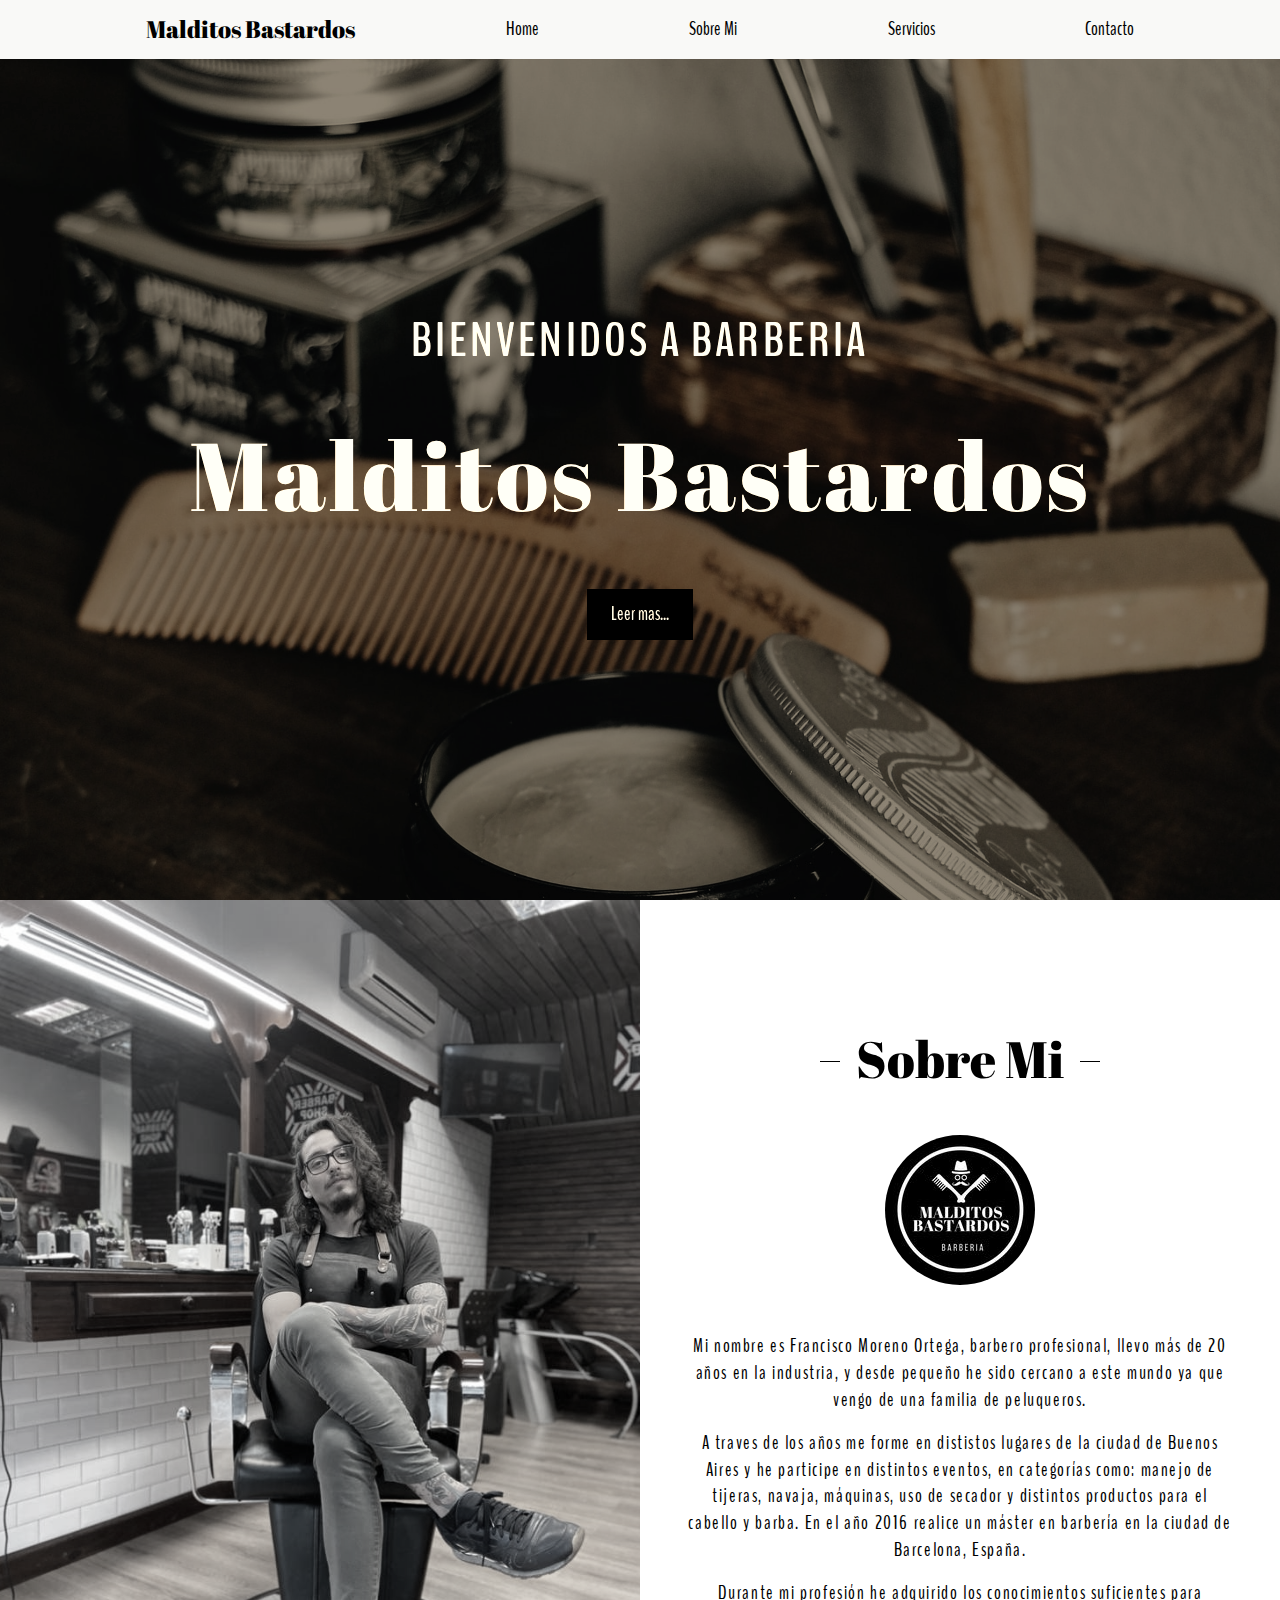
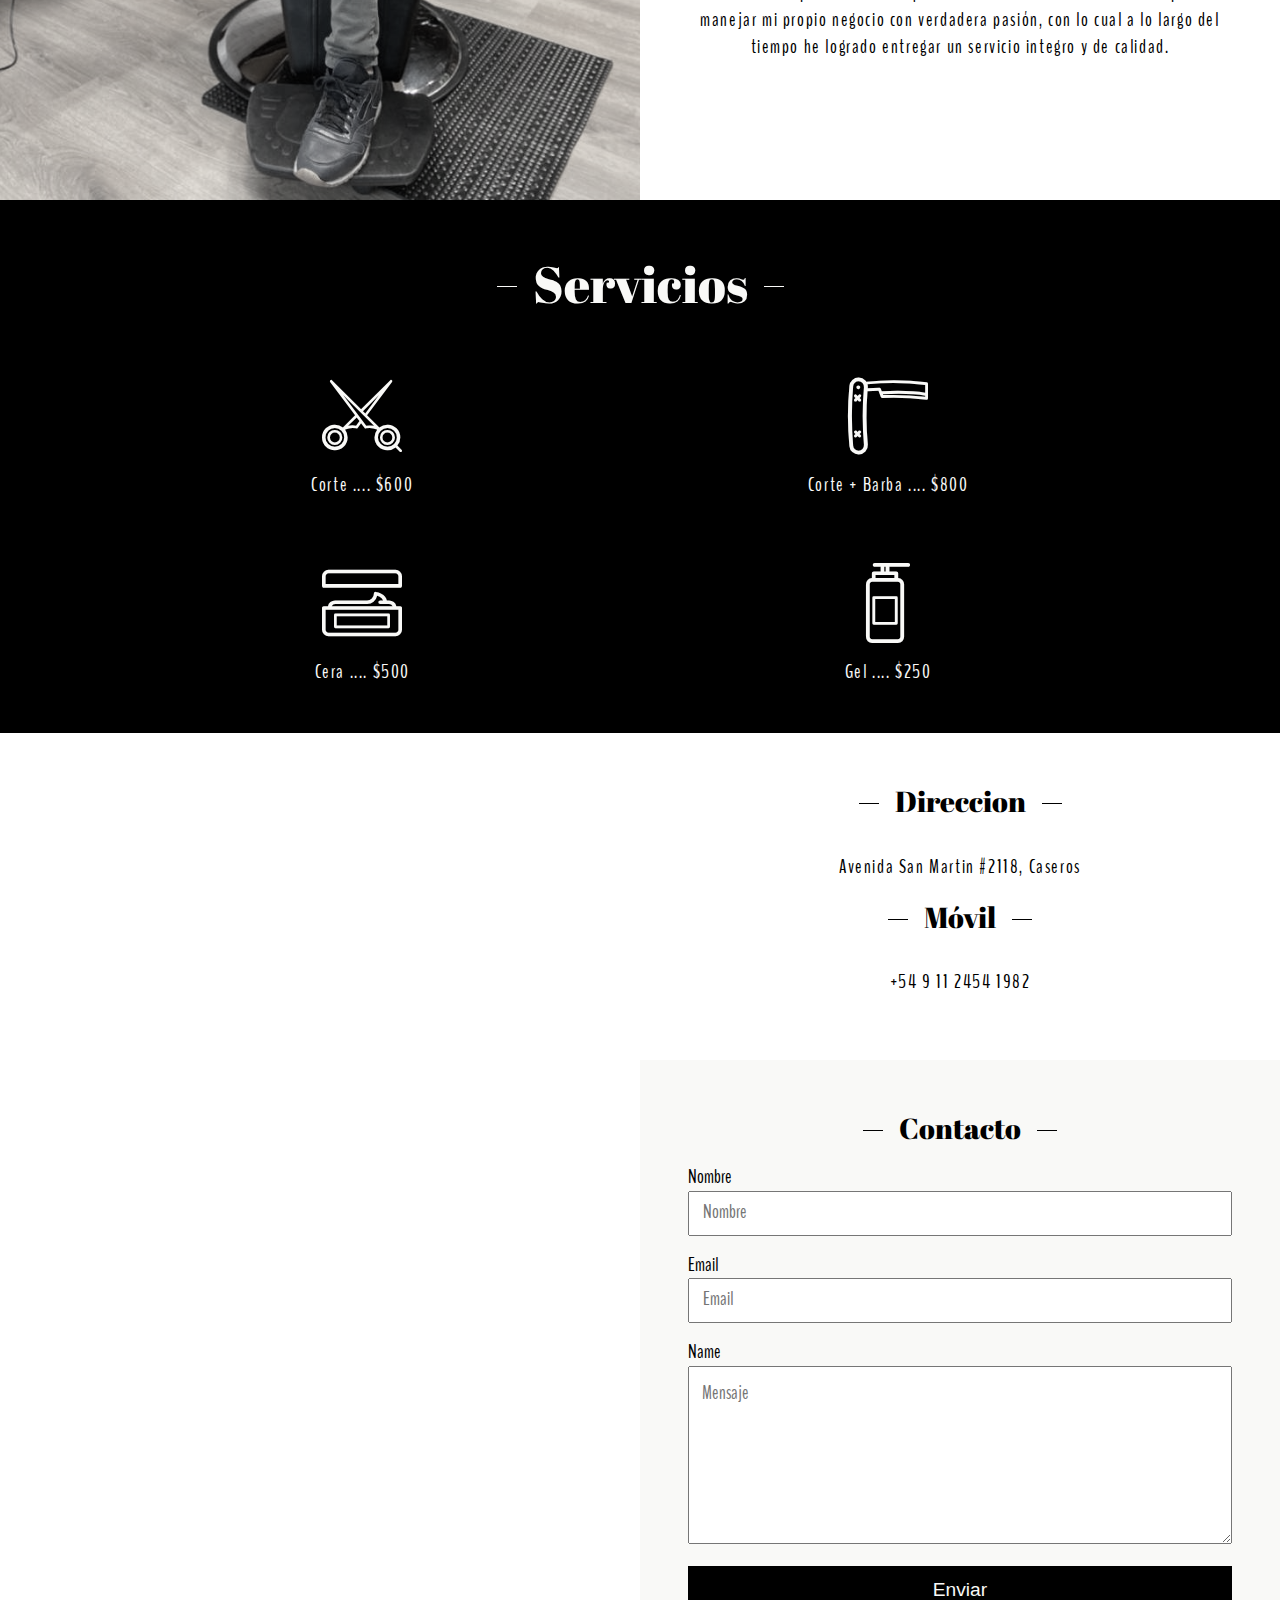
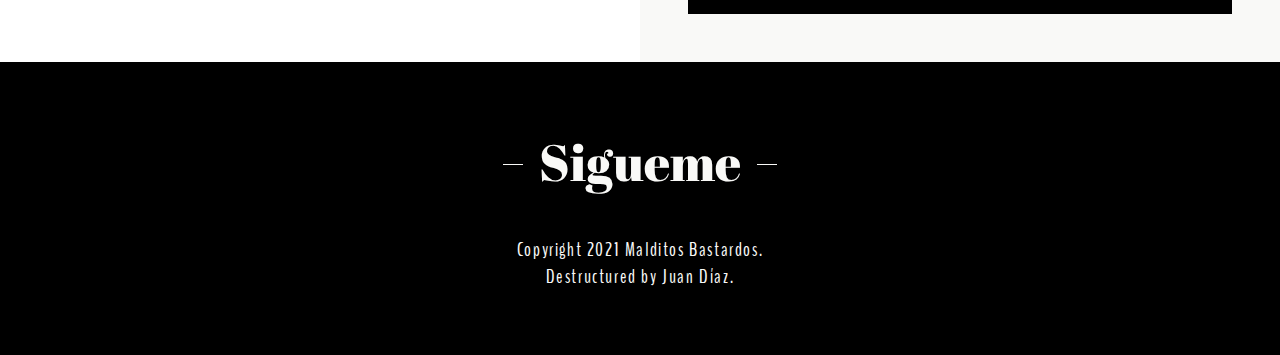
==== commit b2cf8abc: "updated bio and img" ====
--- a/index.html
+++ b/index.html
@@ -73,17 +73,20 @@
         <h2 class="pretitle pretitle-dark">Sobre Mi</h2>
         <img src="./assets/img/logo-small.jpg" alt="logo" class="logo">
         <p>
-          Lorem ipsum dolor sit, amet consectetur adipisicing elit. Dicta ipsum,
-          esse, deleniti quam quo repellat nostrum fuga non vel at inventore
-          nulla sed nihil, maiores reprehenderit voluptatibus! Recusandae, et
-          voluptates consequatur in atque.
+          Mi nombre es Francisco Moreno Ortega, barbero profesional, llevo más de 20 años en la 
+          industria, y desde pequeño he sido cercano a este mundo ya que vengo de una familia 
+          de peluqueros.
         </p>
         <p>
-          Lorem ipsum dolor sit amet consectetur, adipisicing elit. Quisquam
-          minus aliquid enim excepturi eveniet sint ex nam voluptatibus eligendi
-          necessitatibus! dolores assumenda rem blanditiis labore vitae libero
-          tenetur necessitatibus similique molestiae alias cupiditate eius
-          laboriosam veritatis quidem.
+          A traves de los años me forme en dististos lugares de la ciudad de Buenos Aires y 
+          he participe en distintos eventos, en categorías como: manejo de tijeras, navaja, 
+          máquinas, uso de secador y distintos productos para el cabello y barba. En el año 2016 
+          realice un máster en barbería en la ciudad de Barcelona, España.
+        </p>
+        <p>
+          Durante mi profesión he adquirido los conocimientos suficientes para manejar mi 
+          propio negocio con verdadera pasión, con lo cual a lo largo del tiempo he logrado 
+          entregar un servicio integro y de calidad.
         </p>
       </div>
     </section>
@@ -120,7 +123,7 @@
         <div class="info">
           <h3 class="pretitle pretitle-dark">Direccion</h3>
           <p>Avenida San Martin #2118, Caseros</p>
-          <h3 class="pretitle pretitle-dark">Fono</h3>
+          <h3 class="pretitle pretitle-dark">Móvil</h3>
           <p>+54 9 11 2454 1982</p>
         </div>
         <div class="form">
--- a/assets/css/style.css
+++ b/assets/css/style.css
@@ -213,12 +213,12 @@
 }
 
 #about .about-img {
-  background: url('../img/120136386_416782269310776_4174824009855321257_n.jpg')
+  background: url('../img/fran1.jpeg')
     no-repeat;
-  background-position: 60%;
+  background-position: center;
   background-size: cover;
   height: 100vh;
-  filter: sepia(15%);
+  filter: grayscale(90%);
 }
 
 #about .about-content {
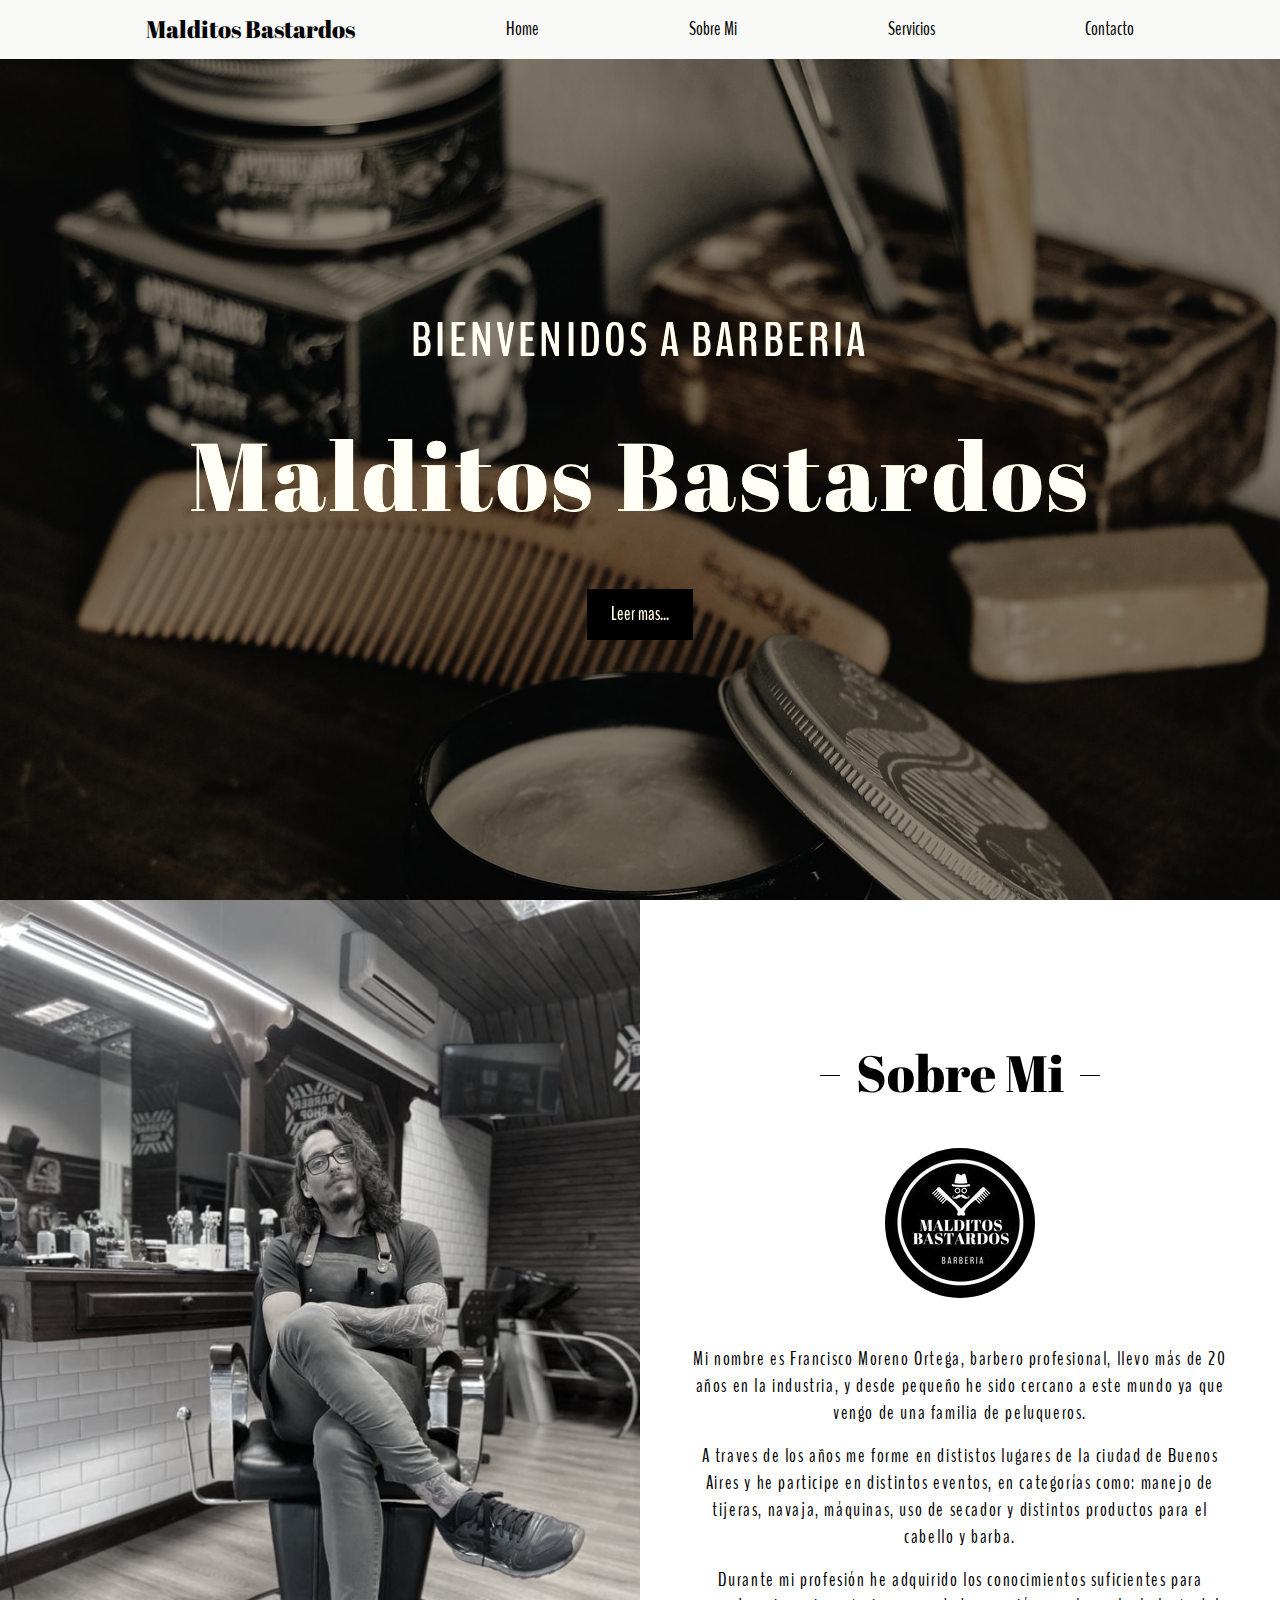
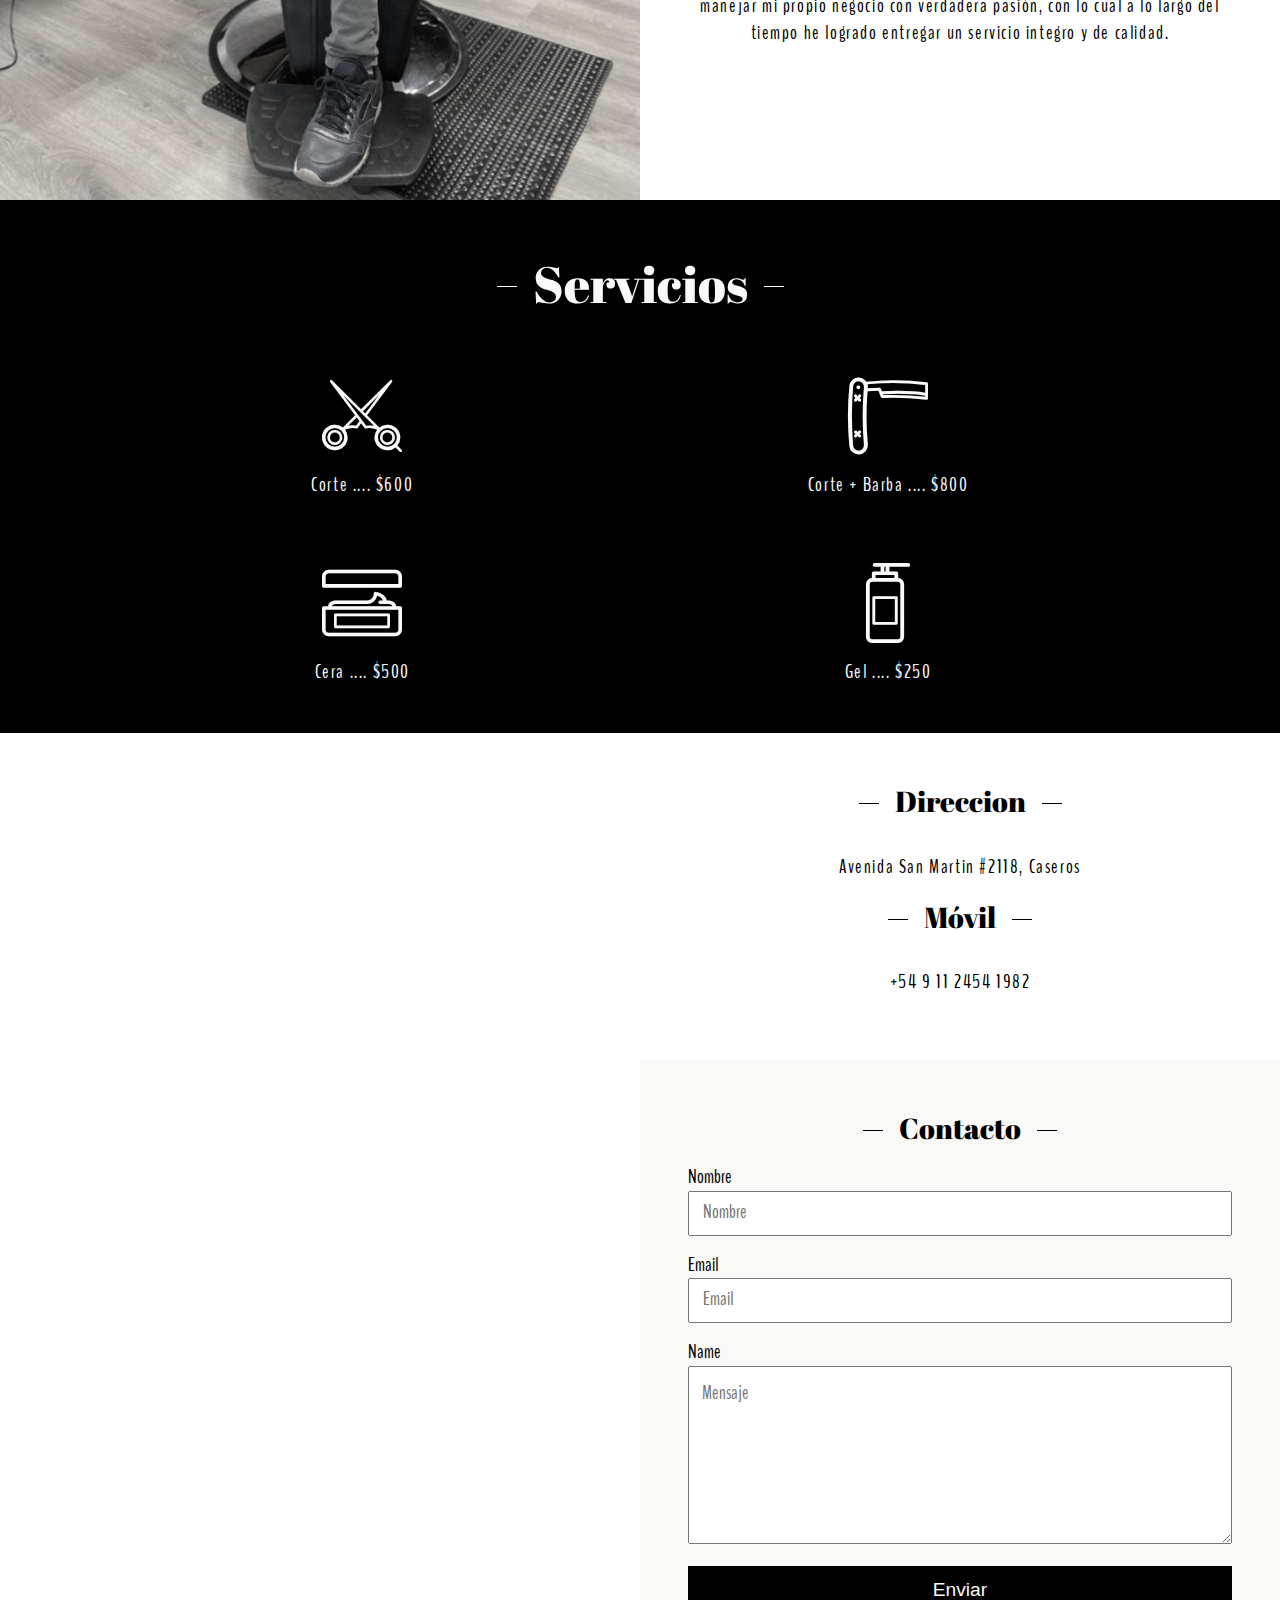
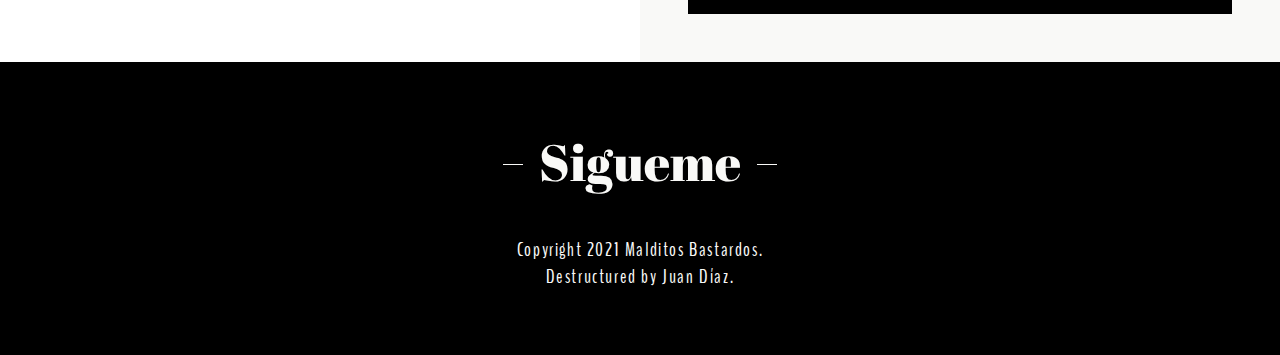
==== commit 8ca0aa62: "updated bio" ====
--- a/index.html
+++ b/index.html
@@ -80,8 +80,7 @@
         <p>
           A traves de los años me forme en dististos lugares de la ciudad de Buenos Aires y 
           he participe en distintos eventos, en categorías como: manejo de tijeras, navaja, 
-          máquinas, uso de secador y distintos productos para el cabello y barba. En el año 2016 
-          realice un máster en barbería en la ciudad de Barcelona, España.
+          máquinas, uso de secador y distintos productos para el cabello y barba.  
         </p>
         <p>
           Durante mi profesión he adquirido los conocimientos suficientes para manejar mi 
